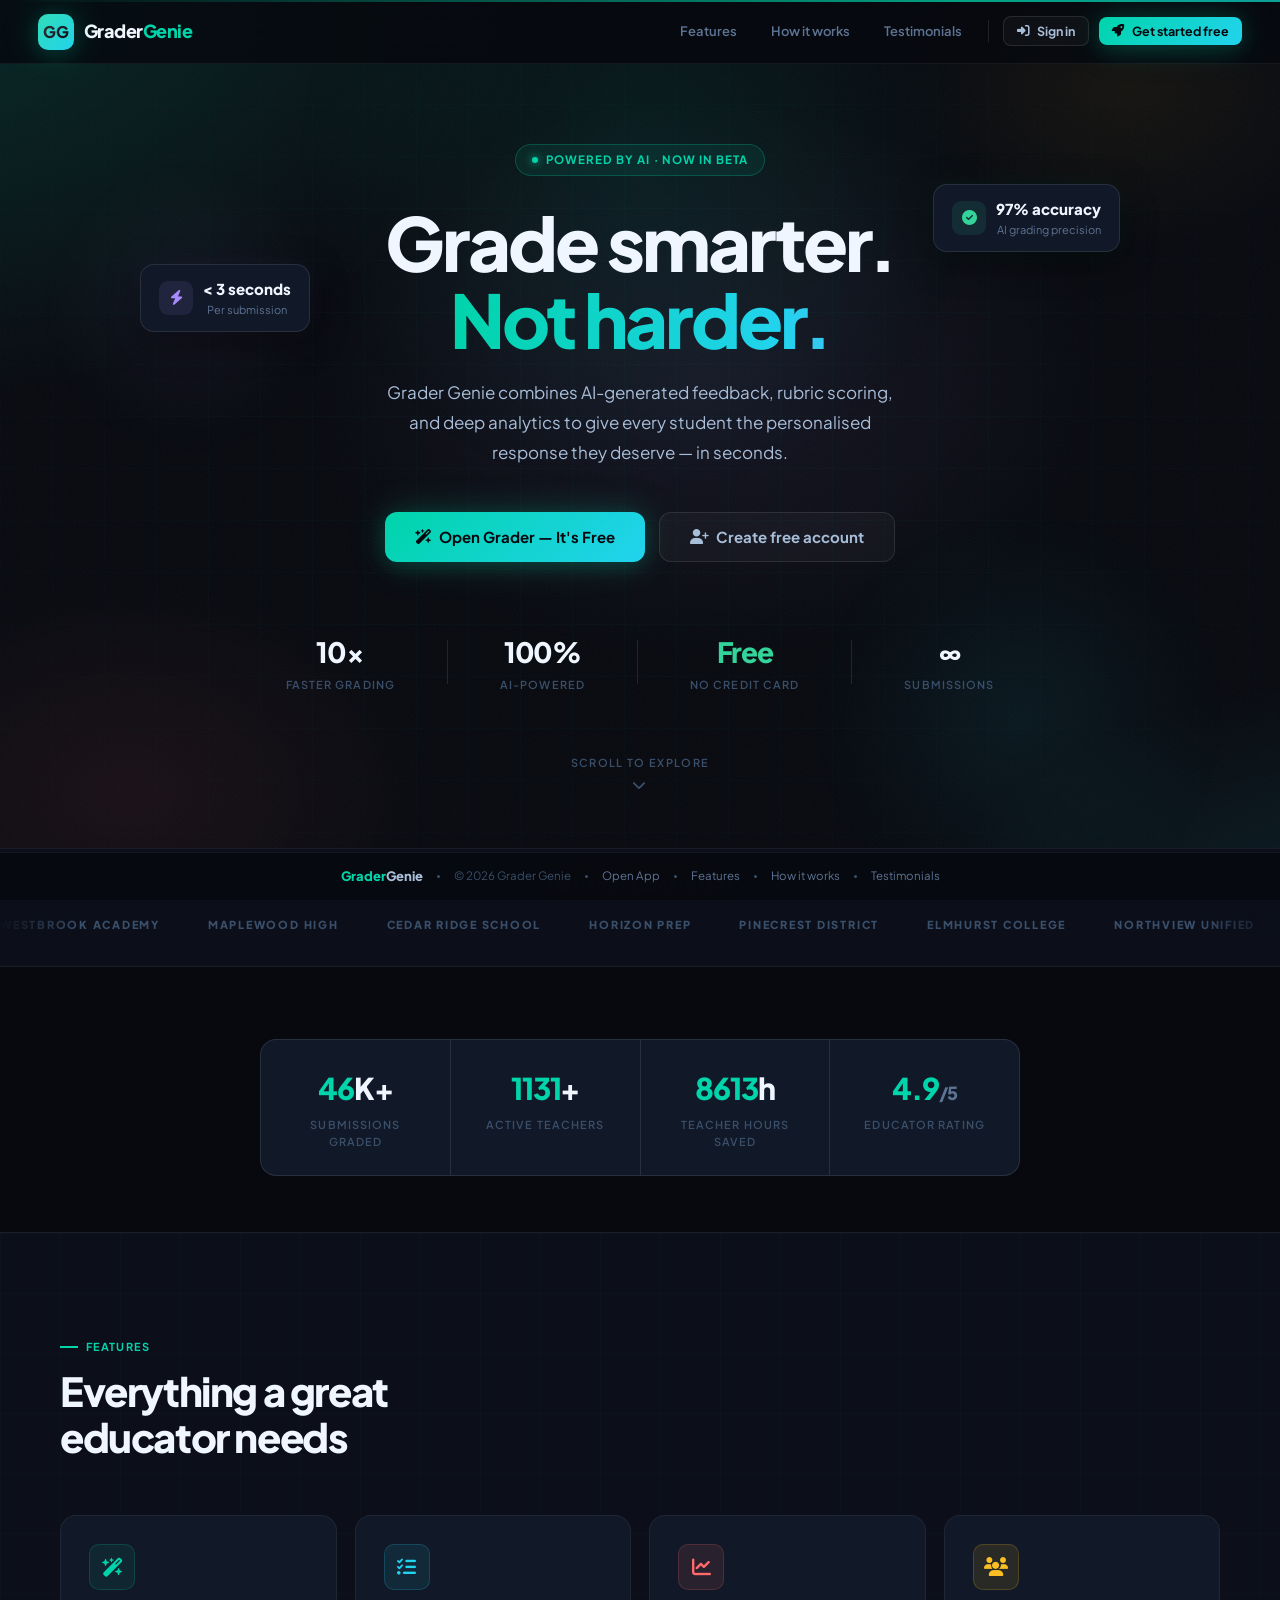
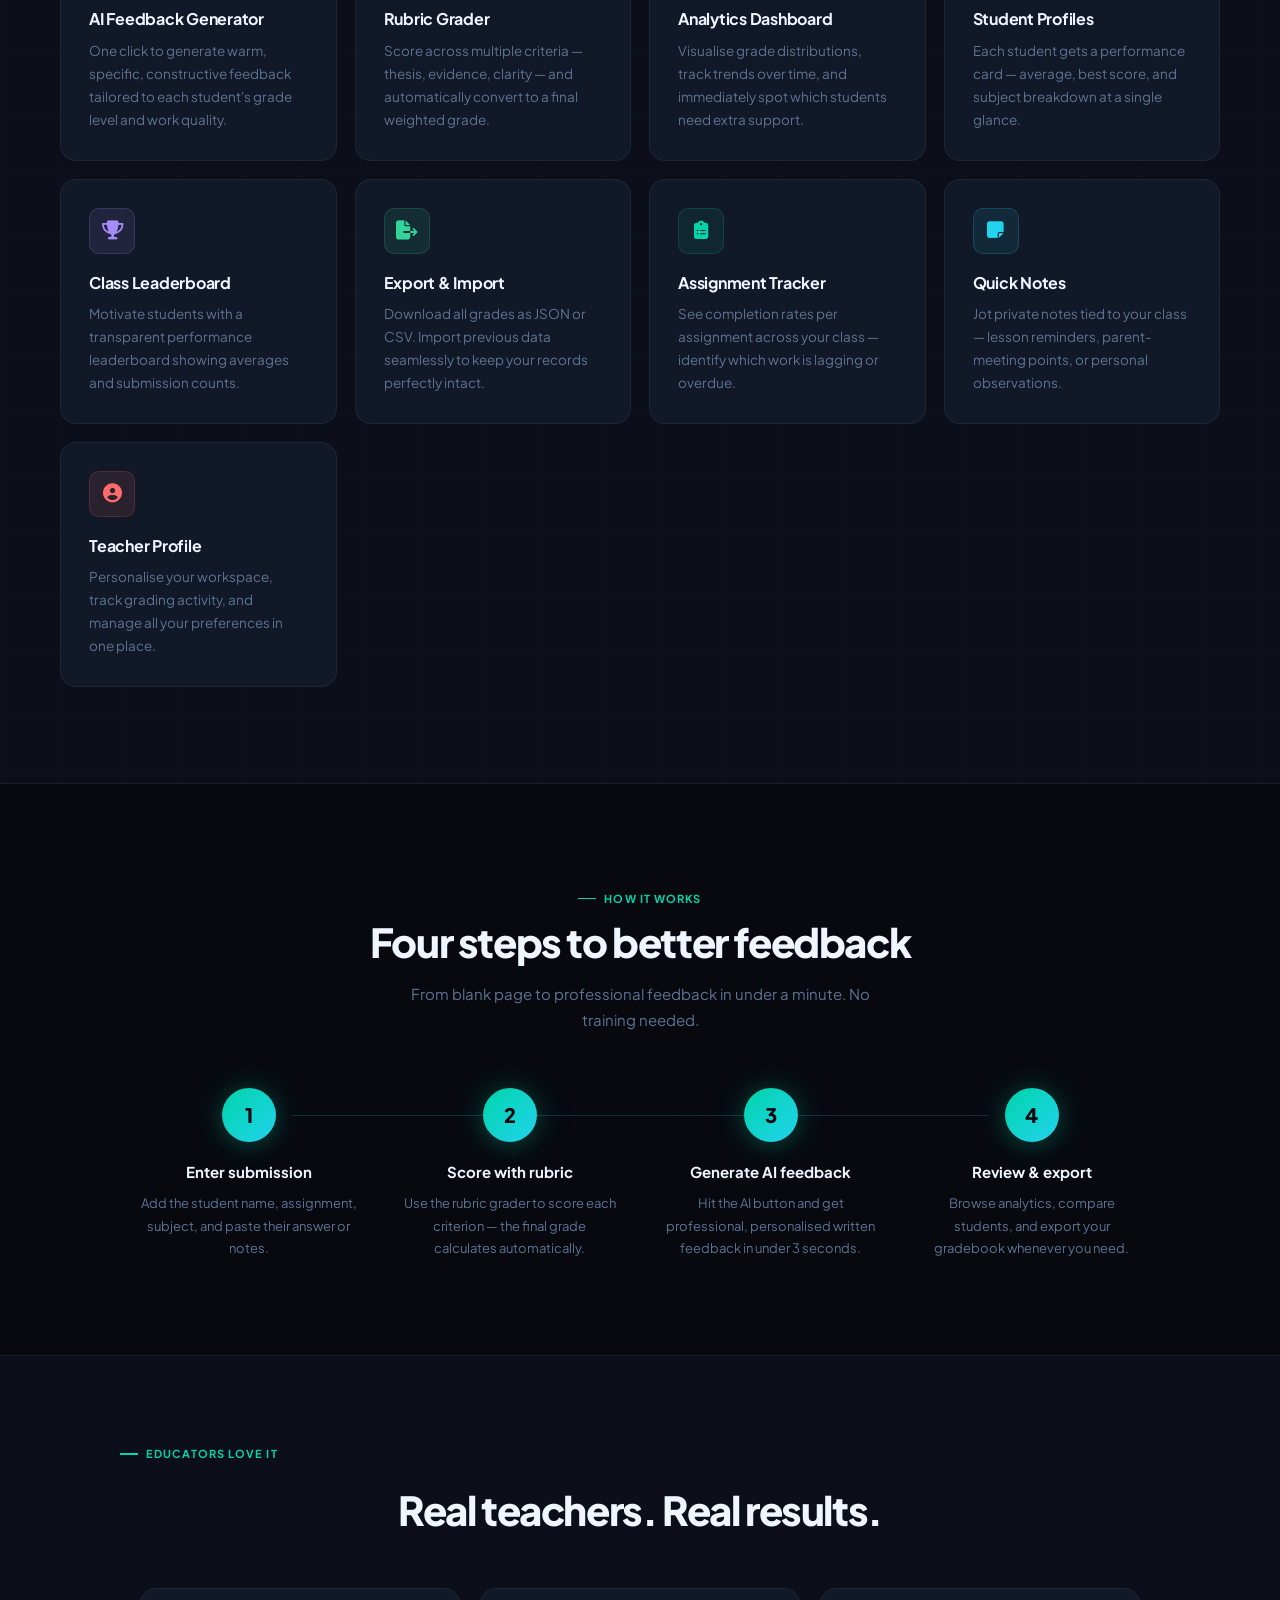
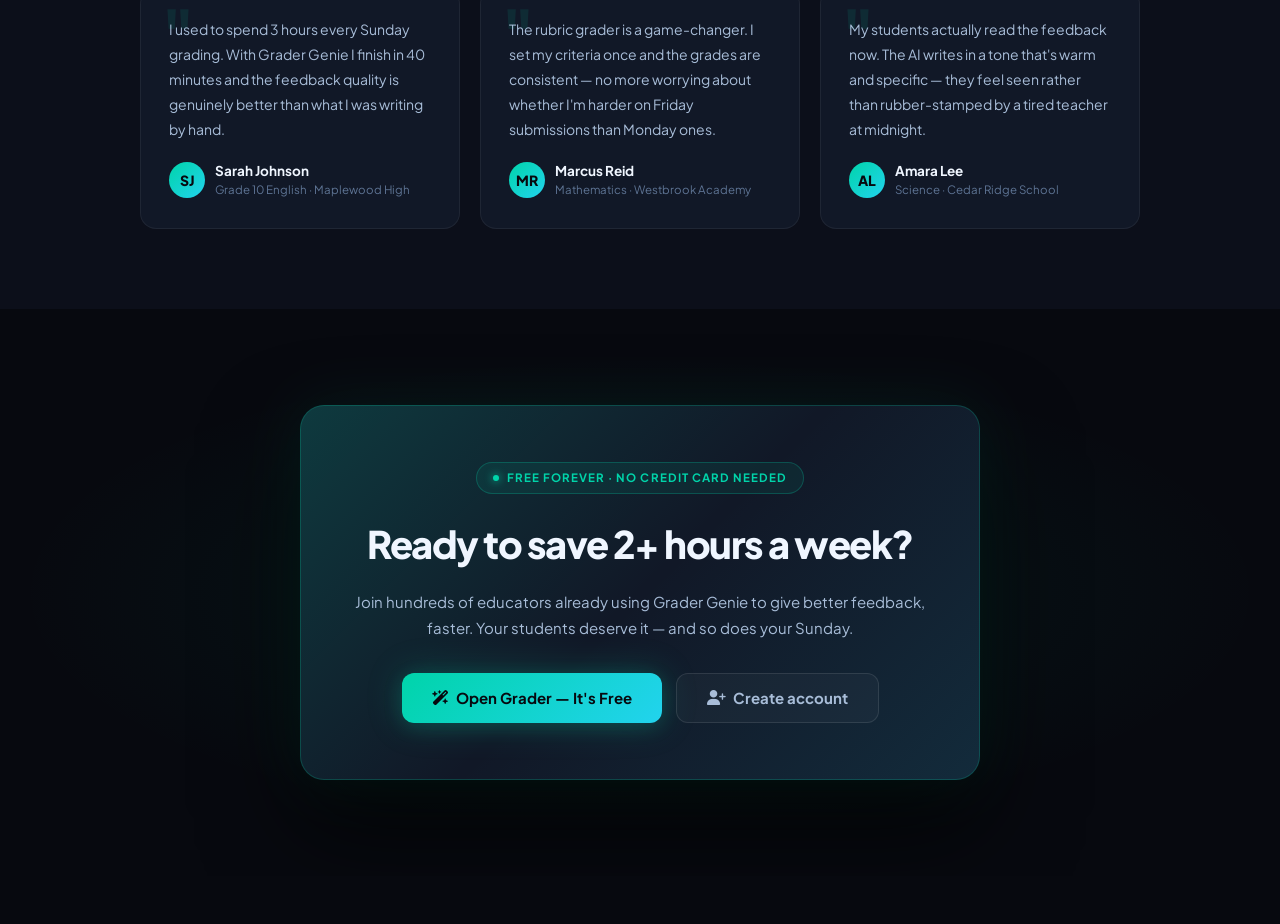
==== homework-grader.html @ 249e47cb "Add files via upload" ====
<!DOCTYPE html>
<html lang="en">
<head>
<meta charset="UTF-8"><meta name="viewport" content="width=device-width,initial-scale=1.0">
<title>Grader Genie — Dashboard</title>
<link rel="stylesheet" href="styles.css">
<link rel="stylesheet" href="https://cdnjs.cloudflare.com/ajax/libs/font-awesome/6.5.0/css/all.min.css">
</head>
<body>

<!-- SIDEBAR -->
<nav class="sidebar">
  <div class="sb-logo">
    <div class="lm">GG</div>
    <div class="lt">Grader<span>Genie</span></div>
  </div>
  <div class="nav-grp">Main</div>
  <button class="nav-item active" data-page="dashboard" onclick="navigate('dashboard',this)"><i class="fas fa-house"></i> Dashboard</button>
  <button class="nav-item" data-page="grade" onclick="navigate('grade',this)"><i class="fas fa-pen-to-square"></i> Grade Submission</button>
  <button class="nav-item" data-page="rubric" onclick="navigate('rubric',this);renderRubric()"><i class="fas fa-list-check"></i> Rubric Grader</button>

  <div class="nav-grp">Insights</div>
  <button class="nav-item" data-page="submissions" onclick="navigate('submissions',this)"><i class="fas fa-table-list"></i> Submissions</button>
  <button class="nav-item" data-page="analytics" onclick="navigate('analytics',this)"><i class="fas fa-chart-line"></i> Analytics</button>
  <button class="nav-item" data-page="students" onclick="navigate('students',this)"><i class="fas fa-users"></i> Students</button>
  <button class="nav-item" data-page="leaderboard" onclick="navigate('leaderboard',this)"><i class="fas fa-trophy"></i> Leaderboard</button>
  <button class="nav-item" data-page="assignments" onclick="navigate('assignments',this)"><i class="fas fa-clipboard-list"></i> Assignments</button>

  <div class="nav-grp">Tools</div>
  <button class="nav-item" data-page="notes" onclick="navigate('notes',this)"><i class="fas fa-note-sticky"></i> Quick Notes</button>
  <button class="nav-item" onclick="exportData()"><i class="fas fa-file-code"></i> Export JSON</button>
  <button class="nav-item" onclick="exportCSV()"><i class="fas fa-file-csv"></i> Export CSV</button>
  <button class="nav-item" onclick="document.getElementById('importInput').click()"><i class="fas fa-file-import"></i> Import Data</button>
  <input type="file" id="importInput" style="display:none" accept=".json" onchange="importData(event)">

  <div class="nav-div"></div>
  <div class="nav-grp">Account</div>
  <button class="nav-item" data-page="profile" onclick="navigate('profile',this)"><i class="fas fa-user-circle"></i> My Profile</button>

  <div class="sb-spacer"></div>
  <div class="sb-user" onclick="navigate('profile',document.querySelector('[data-page=profile]'))">
    <div class="sb-ava" id="sb-av">T</div>
    <div><div class="sb-name" id="sb-name">Educator</div><div class="sb-role" id="sb-role">Lead Educator</div></div>
    <button class="sb-logout" onclick="event.stopPropagation();logout()" title="Logout"><i class="fas fa-right-from-bracket"></i></button>
  </div>
</nav>

<!-- MAIN CONTENT -->
<main class="app-main">
  <!-- TOPBAR -->
  <div class="app-topbar">
    <h1 class="topbar-title" id="topbar-title">Dashboard</h1>
    <div class="topbar-search">
      <i class="fas fa-magnifying-glass"></i>
      <input type="text" id="topbar-search" placeholder="Search submissions…" oninput="onSearch()">
    </div>
    <div class="topbar-acts">
      <button class="topbar-ico" title="Notifications" onclick="toast('No new notifications','info')">
        <i class="fas fa-bell"></i><span class="notif-dot"></span>
      </button>
      <button class="topbar-ico" title="Refresh" onclick="if(curPage==='dashboard')renderDashboard();if(curPage==='submissions')renderTable();toast('Refreshed','success')">
        <i class="fas fa-rotate-right"></i>
      </button>
      <button class="btn bt bsm" onclick="navigate('grade',document.querySelector('[data-page=grade]'))"><i class="fas fa-plus"></i> New Grade</button>
    </div>
  </div>

  <!-- DASHBOARD PAGE -->
  <div class="page active" id="pg-dashboard">
    <div class="dash-banner">
      <div>
        <div class="db-title">Good morning! <span id="dbanner-name"></span> 👋</div>
        <div class="db-sub">Here's how your class is doing today.</div>
        <div class="db-meta"><i class="fas fa-calendar-day"></i> <span id="dbanner-date"></span></div>
      </div>
      <button class="btn bt bsm" style="margin-left:auto;position:relative;z-index:1" onclick="navigate('grade',document.querySelector('[data-page=grade]'))"><i class="fas fa-plus"></i> Add Grade</button>
    </div>

    <div class="stat-row">
      <div class="stat-card sc-t"><div class="si si-t"><i class="fas fa-file-lines"></i></div><div><div class="sv" id="dash-total">—</div><div class="sl">Total Submissions</div></div></div>
      <div class="stat-card sc-c"><div class="si si-c"><i class="fas fa-chart-simple"></i></div><div><div class="sv" id="dash-avg">—</div><div class="sl">Class Average</div></div></div>
      <div class="stat-card sc-v"><div class="si si-v"><i class="fas fa-users"></i></div><div><div class="sv" id="dash-students">—</div><div class="sl">Students</div></div></div>
      <div class="stat-card sc-e"><div class="si si-e"><i class="fas fa-circle-check"></i></div><div><div class="sv" id="dash-pass">—</div><div class="sl">Passing</div></div></div>
      <div class="stat-card sc-g"><div class="si si-g"><i class="fas fa-percent"></i></div><div><div class="sv" id="dash-pct">—</div><div class="sl">Pass Rate</div></div></div>
    </div>

    <div class="two-col">
      <div class="card">
        <div class="chd"><span class="ctitle"><i class="fas fa-clock" style="color:var(--teal)"></i> Recent Activity</span>
          <button class="btn bg2 bsm" onclick="navigate('submissions',document.querySelector('[data-page=submissions]'))">See all</button>
        </div>
        <div id="recent-list"></div>
      </div>
      <div class="card">
        <div class="chd"><span class="ctitle"><i class="fas fa-chart-bar" style="color:var(--cyan)"></i> Grade Distribution</span></div>
        <div class="cbody" id="dash-dist"></div>
      </div>
    </div>
  </div>

  <!-- GRADE PAGE -->
  <div class="page" id="pg-grade">
    <div class="two-col">
      <div class="card">
        <div class="chd">
          <span class="ctitle"><i class="fas fa-pen-to-square" style="color:var(--teal)"></i> New Submission</span>
          <button class="ai-btn" id="ai-btn" onclick="generateAI()">
            <span class="ai-ico"><i class="fas fa-wand-magic-sparkles"></i></span>
            <span class="ai-spinner"></span> Generate Feedback
          </button>
        </div>
        <div class="cbody">
          <form id="grade-form" style="display:flex;flex-direction:column;gap:16px" onsubmit="return false">
            <datalist id="dl-names"></datalist>
            <datalist id="dl-titles"></datalist>
            <datalist id="dl-subjects"></datalist>
            <div class="fgrid">
              <div class="fg"><label class="fl">Student Name *</label><input class="fc" id="f-name" list="dl-names" placeholder="Alice Chen" autocomplete="off"></div>
              <div class="fg"><label class="fl">Subject</label><input class="fc" id="f-subject" list="dl-subjects" placeholder="History, Science…" autocomplete="off"></div>
              <div class="fg full"><label class="fl">Assignment Title *</label><input class="fc" id="f-title" list="dl-titles" placeholder="World War II Essay" autocomplete="off"></div>
              <div class="fg full"><label class="fl">Student's Answer <span style="color:var(--t4);font-weight:400">(optional — improves generated feedback)</span></label>
                <textarea class="fc" id="f-answer" placeholder="Paste the student's answer here…"></textarea>
              </div>
              <div class="fg">
                <label class="fl">Grade (0–100) *</label>
                <input class="fc" id="f-grade" type="number" min="0" max="100" placeholder="85" oninput="onGradeInput()">
              </div>
              <div class="fg" style="justify-content:center">
                <label class="fl">Letter Grade</label>
                <div class="letter-preview" id="grade-preview"></div>
                <div class="pbar" style="margin-top:8px"><div class="pfill" id="grade-pbar" style="width:0%"></div></div>
              </div>
              <div class="fg full"><label class="fl">Feedback *</label>
                <textarea class="fc" id="f-feedback" placeholder="Write feedback, or click Generate Feedback above…" style="min-height:130px"></textarea>
              </div>
            </div>
          </form>
        </div>
        <div class="mft" style="background:transparent;border-top:1px solid var(--b1)">
          <button class="btn bg2" onclick="clearForm()"><i class="fas fa-xmark"></i> Clear</button>
          <button class="btn bt" onclick="submitGrade()"><i class="fas fa-circle-check"></i> Submit Grade</button>
        </div>
      </div>

      <div style="display:flex;flex-direction:column;gap:18px">
        <div class="card">
          <div class="chd"><span class="ctitle"><i class="fas fa-circle-info" style="color:var(--cyan)"></i> Grading Tips</span></div>
          <div class="cbody" style="font-size:13.5px;color:var(--t2);line-height:1.8;display:flex;flex-direction:column;gap:10px">
            <div><i class="fas fa-lightbulb" style="color:var(--gold);margin-right:6px"></i>Paste the student's answer before generating feedback for more personalised results.</div>
            <div><i class="fas fa-list-check" style="color:var(--teal);margin-right:6px"></i>Use the <strong style="color:var(--teal)">Rubric Grader</strong> to score complex assignments consistently.</div>
            <div><i class="fas fa-chart-line" style="color:var(--violet);margin-right:6px"></i>Check <strong style="color:var(--violet)">Analytics</strong> regularly to catch underperforming students.</div>
            <div><i class="fas fa-trophy" style="color:var(--coral);margin-right:6px"></i>The <strong style="color:var(--coral)">Leaderboard</strong> can motivate students — share it with your class!</div>
          </div>
        </div>
        <div class="card">
          <div class="chd"><span class="ctitle"><i class="fas fa-fire-flame-curved" style="color:var(--coral)"></i> Recent Submissions</span></div>
          <div id="grade-recent"></div>
        </div>
      </div>
    </div>
  </div>

  <!-- RUBRIC PAGE -->
  <div class="page" id="pg-rubric">
    <div class="two-col">
      <div class="card">
        <div class="chd">
          <span class="ctitle"><i class="fas fa-list-check" style="color:var(--teal)"></i> Rubric Scoring</span>
          <div style="display:flex;gap:8px">
            <button class="btn bg2 bsm" onclick="resetRubric()"><i class="fas fa-rotate-left"></i> Reset</button>
            <button class="btn bt bsm" onclick="applyRubricToGrade()"><i class="fas fa-arrow-right"></i> Apply to Grade</button>
          </div>
        </div>
        <div class="cbody">
          <div class="rubric-sum">
            <div><div class="rub-big" id="rub-total">0</div><div class="rub-lbl">Total Score</div></div>
            <div style="color:var(--t4);font-size:22px;font-weight:300">/ <span id="rub-max">100</span></div>
            <div style="flex:1">
              <div style="font-size:12px;color:var(--t3);margin-bottom:6px" id="rub-pct">0%</div>
              <div class="pbar"><div class="pfill" id="rub-pbar" style="width:0%"></div></div>
            </div>
          </div>
          <div class="rubric-grid" id="rub-grid"></div>
        </div>
      </div>
      <div class="card">
        <div class="chd"><span class="ctitle"><i class="fas fa-circle-info" style="color:var(--cyan)"></i> About Rubrics</span></div>
        <div class="cbody" style="font-size:13.5px;color:var(--t2);line-height:1.8;display:flex;flex-direction:column;gap:12px">
          <p>Rubrics ensure <strong style="color:var(--teal)">consistency</strong> across your class — every student is assessed on the same criteria.</p>
          <p>The default rubric covers four criteria: <strong>Thesis & Argument</strong> (30 pts), <strong>Evidence & Sources</strong> (25 pts), <strong>Analysis & Depth</strong> (25 pts), and <strong>Writing & Clarity</strong> (20 pts).</p>
          <p>Click score buttons on each criterion, then hit <strong style="color:var(--teal)">Apply to Grade</strong> to transfer the percentage to the Grade Submission form.</p>
          <p style="color:var(--t3)">Tip: Complete the rubric before writing feedback so you have a grade context to work with.</p>
        </div>
      </div>
    </div>
  </div>

  <!-- SUBMISSIONS PAGE -->
  <div class="page" id="pg-submissions">
    <div class="card">
      <div class="chd">
        <span class="ctitle"><i class="fas fa-table-list" style="color:var(--teal)"></i> All Submissions</span>
        <span class="badge bt2" id="sub-count">0 submissions</span>
      </div>
      <div style="display:flex;gap:10px;padding:14px 22px;border-bottom:1px solid var(--b1);flex-wrap:wrap">
        <div class="topbar-search" style="flex:1;min-width:160px">
          <i class="fas fa-magnifying-glass"></i>
          <input type="text" id="sub-search" placeholder="Search…" style="flex:1;width:auto">
        </div>
        <select class="fc" id="filter-assignment" style="width:auto;padding:7px 30px 7px 11px" onchange="filterAssignment=this.value;pageCurrent=1;renderTable()"><option value="">All Assignments</option></select>
        <select class="fc" id="filter-subject" style="width:auto;padding:7px 30px 7px 11px" onchange="filterSubject=this.value;pageCurrent=1;renderTable()"><option value="">All Subjects</option></select>
        <select class="fc" id="filter-grade" style="width:110px;padding:7px 30px 7px 11px" onchange="filterGrade=this.value;pageCurrent=1;renderTable()">
          <option value="">All Grades</option><option>A</option><option>B</option><option>C</option><option>D</option><option>F</option>
        </select>
      </div>
      <div class="tw">
        <table>
          <thead><tr>
            <th data-sort="studentName" onclick="sortBy('studentName')">Student <span class="si-arr">↕</span></th>
            <th data-sort="homeworkTitle" onclick="sortBy('homeworkTitle')">Assignment <span class="si-arr">↕</span></th>
            <th>Subject</th>
            <th data-sort="grade" onclick="sortBy('grade')">Score <span class="si-arr">↕</span></th>
            <th>Letter</th>
            <th data-sort="date" onclick="sortBy('date')">Date <span class="si-arr">↕</span></th>
            <th>Actions</th>
          </tr></thead>
          <tbody id="sub-tbody"></tbody>
        </table>
      </div>
      <div class="pag-bar" id="pag-bar">
        <span id="pag-left"></span>
        <div class="pg-btns" id="pag-btns"></div>
      </div>
    </div>
  </div>

  <!-- ANALYTICS PAGE -->
  <div class="page" id="pg-analytics">
    <div class="stat-row">
      <div class="stat-card sc-t"><div class="si si-t"><i class="fas fa-arrow-up"></i></div><div><div class="sv" id="an-high">—</div><div class="sl">Highest</div></div></div>
      <div class="stat-card sc-r"><div class="si si-r"><i class="fas fa-arrow-down"></i></div><div><div class="sv" id="an-low">—</div><div class="sl">Lowest</div></div></div>
      <div class="stat-card sc-g"><div class="si si-g"><i class="fas fa-equals"></i></div><div><div class="sv" id="an-med">—</div><div class="sl">Median</div></div></div>
      <div class="stat-card sc-c"><div class="si si-c"><i class="fas fa-wave-square"></i></div><div><div class="sv" id="an-avg">—</div><div class="sl">Mean</div></div></div>
      <div class="stat-card sc-v"><div class="si si-v"><i class="fas fa-shuffle"></i></div><div><div class="sv" id="an-std">—</div><div class="sl">Std Dev</div></div></div>
      <div class="stat-card sc-e"><div class="si si-e"><i class="fas fa-circle-check"></i></div><div><div class="sv" id="an-pass">—</div><div class="sl">Pass Rate</div></div></div>
    </div>
    <div class="two-col">
      <div class="card">
        <div class="chd"><span class="ctitle"><i class="fas fa-chart-bar" style="color:var(--cyan)"></i> Grade Distribution</span></div>
        <div class="cbody" id="an-dist"></div>
      </div>
      <div class="card">
        <div class="chd"><span class="ctitle"><i class="fas fa-chart-line" style="color:var(--violet)"></i> Grade Trend (last 10)</span></div>
        <div class="cbody"><div id="grade-trend" style="min-height:130px"></div></div>
      </div>
    </div>
    <div class="two-col">
      <div class="card">
        <div class="chd"><span class="ctitle"><i class="fas fa-medal" style="color:var(--gold)"></i> Top Performers</span></div>
        <div id="top-performers"></div>
      </div>
      <div class="card">
        <div class="chd"><span class="ctitle"><i class="fas fa-book" style="color:var(--coral)"></i> Subject Breakdown</span></div>
        <div id="subj-list"></div>
      </div>
    </div>
  </div>

  <!-- STUDENTS PAGE -->
  <div class="page" id="pg-students">
    <div class="student-grid" id="student-grid"></div>
  </div>

  <!-- LEADERBOARD PAGE -->
  <div class="page" id="pg-leaderboard">
    <div class="card" style="max-width:700px;margin:0 auto">
      <div class="chd">
        <span class="ctitle"><i class="fas fa-trophy" style="color:var(--gold)"></i> Class Leaderboard</span>
        <span class="badge bvt">By average grade</span>
      </div>
      <div id="lb-list"></div>
    </div>
  </div>

  <!-- ASSIGNMENTS PAGE -->
  <div class="page" id="pg-assignments">
    <div class="card" style="margin-bottom:20px">
      <div class="chd"><span class="ctitle"><i class="fas fa-clipboard-list" style="color:var(--teal)"></i> Assignment Completion Tracker</span></div>
    </div>
    <div class="assign-grid" id="ass-grid"></div>
  </div>

  <!-- NOTES PAGE -->
  <div class="page" id="pg-notes">
    <div style="max-width:600px">
      <div class="card">
        <div class="chd">
          <span class="ctitle"><i class="fas fa-note-sticky" style="color:var(--gold)"></i> Quick Notes</span>
          <button class="btn bg2 bsm" onclick="saveNote()"><i class="fas fa-floppy-disk"></i> Save</button>
        </div>
        <div class="cbody">
          <div class="note-card">
            <textarea id="notes-area" placeholder="Jot down lesson reminders, parent-meeting notes, exam dates, or anything else…"></textarea>
          </div>
          <div style="font-size:12px;color:var(--t4);margin-top:10px"><i class="fas fa-lock" style="margin-right:4px"></i> Notes are saved locally on this device only.</div>
        </div>
      </div>
      <div class="card" style="margin-top:18px">
        <div class="chd"><span class="ctitle">Saved Notes</span></div>
        <div id="saved-notes-list" class="cbody"></div>
      </div>
    </div>
  </div>

  <!-- PROFILE PAGE -->
  <div class="page" id="pg-profile">
    <div class="profile-banner">
      <div class="pf-ava-wrap">
        <div class="pf-ava" id="pf-av">T
          <div class="pf-badge"><i class="fas fa-check"></i></div>
        </div>
      </div>
      <div class="pf-info">
        <div class="pf-name" id="pf-name">Educator</div>
        <div class="pf-role-lbl" id="pf-role"><i class="fas fa-graduation-cap"></i> Lead Educator</div>
        <div class="pf-email-lbl" id="pf-email"><i class="fas fa-envelope"></i> —</div>
        <div class="pf-stats">
          <div><div class="pf-stat-num" id="pf-total">—</div><div class="pf-stat-lbl">Submissions</div></div>
          <div><div class="pf-stat-num" id="pf-avg">—</div><div class="pf-stat-lbl">Class Avg</div></div>
          <div><div class="pf-stat-num" id="pf-students">—</div><div class="pf-stat-lbl">Students</div></div>
        </div>
      </div>
      <button class="btn bt bsm" style="align-self:flex-start;position:relative;z-index:1" onclick="openEditProfile()"><i class="fas fa-pen"></i> Edit Profile</button>
    </div>

    <div class="p-tabs">
      <button class="p-tab active" data-tab="info" onclick="switchProfileTab('info')">Account Info</button>
      <button class="p-tab" data-tab="activity" onclick="switchProfileTab('activity')">Activity</button>
      <button class="p-tab" data-tab="prefs" onclick="switchProfileTab('prefs')">Preferences</button>
    </div>

    <div style="display:grid;grid-template-columns:1fr 1fr;gap:20px">
      <div class="p-tab-content active" data-tab="info">
        <div class="card">
          <div class="chd"><span class="ctitle">Profile Information</span></div>
          <div class="cbody">
            <div class="pf-field-row"><span class="pf-field-lbl">Full Name</span><span class="pf-field-val" id="pfi-name">—</span></div>
            <div class="pf-field-row"><span class="pf-field-lbl">Email</span><span class="pf-field-val" id="pfi-email">—</span></div>
            <div class="pf-field-row"><span class="pf-field-lbl">School</span><span class="pf-field-val" id="pfi-school">—</span></div>
            <div class="pf-field-row"><span class="pf-field-lbl">Role</span><span class="pf-field-val">Lead Educator</span></div>
            <div class="pf-field-row"><span class="pf-field-lbl">Bio</span><span class="pf-field-val" id="pfi-bio">—</span></div>
          </div>
        </div>
      </div>
      <div class="p-tab-content" data-tab="activity">
        <div class="card">
          <div class="chd"><span class="ctitle">Recent Activity</span></div>
          <div class="cbody" id="act-list"></div>
        </div>
      </div>
      <div class="p-tab-content" data-tab="prefs" style="grid-column:1/-1">
        <div class="card">
          <div class="chd"><span class="ctitle">Preferences</span></div>
          <div class="cbody">
            <div class="pref-row"><div><div class="pref-lbl">Email notifications</div><div class="pref-sub">Receive weekly grade summary emails</div></div><label class="toggle"><input type="checkbox" checked><span class="tgl-sl"></span></label></div>
            <div class="pref-row"><div><div class="pref-lbl">Auto-generate feedback</div><div class="pref-sub">Auto-generate feedback when a grade is submitted</div></div><label class="toggle"><input type="checkbox"><span class="tgl-sl"></span></label></div>
            <div class="pref-row"><div><div class="pref-lbl">Show leaderboard to students</div><div class="pref-sub">Allow students to view class rankings</div></div><label class="toggle"><input type="checkbox" checked><span class="tgl-sl"></span></label></div>
            <div class="pref-row" style="border-top:1px solid var(--b2);margin-top:16px;padding-top:16px">
              <div><div class="pref-lbl" style="color:var(--red)">Delete all data</div><div class="pref-sub">Permanently remove all submissions and settings</div></div>
              <button class="btn brd bsm" onclick="if(confirm('Delete ALL data? This cannot be undone.')){feedbackData=[];renderDashboard();toast('All data cleared','info')}">Delete</button>
            </div>
          </div>
        </div>
      </div>
    </div>
  </div>

  <!-- APP FOOTER -->
  <footer class="app-footer">
    <div class="afb"><span>Grader</span>Genie</div>
    <div class="afs"></div>
    <span class="afc">v3.0</span>
    <div class="afs"></div>
    <span class="afc">© 2026 Grader Genie · Demo Mode</span>
  </footer>
</main>

<!-- EDIT SUBMISSION MODAL -->
<div class="overlay" id="editModal">
  <div class="modal">
    <div class="mhd"><div><div class="mtitle">Edit Submission</div></div><button class="mcls" onclick="closeModal('editModal')"><i class="fas fa-xmark"></i></button></div>
    <div class="mbd" style="display:flex;flex-direction:column;gap:14px">
      <div class="fgrid">
        <div class="fg"><label class="fl">Student</label><input class="fc" id="em-name"></div>
        <div class="fg"><label class="fl">Subject</label><input class="fc" id="em-subject"></div>
        <div class="fg full"><label class="fl">Assignment Title</label><input class="fc" id="em-title"></div>
        <div class="fg"><label class="fl">Grade (0–100)</label><input class="fc" id="em-grade" type="number" min="0" max="100"></div>
        <div class="fg full"><label class="fl">Feedback</label><textarea class="fc" id="em-feedback" style="min-height:100px"></textarea></div>
      </div>
    </div>
    <div class="mft"><button class="btn bg2" onclick="closeModal('editModal')">Cancel</button><button class="btn bt" id="em-save">Save Changes</button></div>
  </div>
</div>

<!-- VIEW SUBMISSION MODAL -->
<div class="overlay" id="viewModal">
  <div class="modal" style="max-width:560px">
    <div class="mhd">
      <div><div class="mtitle" id="vm-student">Student</div><div class="msub" id="vm-title">Assignment</div></div>
      <button class="mcls" onclick="closeModal('viewModal')"><i class="fas fa-xmark"></i></button>
    </div>
    <div class="mbd" style="display:flex;flex-direction:column;gap:16px">
      <div style="display:flex;align-items:center;gap:12px">
        <div id="vm-grade"></div><div id="vm-subject"></div>
        <span style="margin-left:auto;font-size:12px;color:var(--t4)" id="vm-date"></span>
      </div>
      <div>
        <div class="fl" style="margin-bottom:6px">Feedback</div>
        <div style="background:var(--s2);border:1px solid var(--b1);border-radius:var(--r8);padding:13px;font-size:14px;line-height:1.75;color:var(--t1)" id="vm-feedback"></div>
      </div>
      <div>
        <div class="fl" style="margin-bottom:6px">Student Answer</div>
        <div style="background:var(--s2);border:1px solid var(--b1);border-radius:var(--r8);padding:13px;font-size:13.5px;line-height:1.7;color:var(--t3);max-height:160px;overflow-y:auto" id="vm-answer"></div>
      </div>
    </div>
    <div class="mft"><button class="btn bt" onclick="closeModal('viewModal')">Done</button></div>
  </div>
</div>

<!-- STUDENT DETAIL MODAL -->
<div class="overlay" id="studentModal">
  <div class="modal" style="max-width:540px">
    <div class="mhd">
      <div><div class="mtitle" id="sdm-name">Student</div><div class="msub" id="sdm-sub"></div></div>
      <button class="mcls" onclick="closeModal('studentModal')"><i class="fas fa-xmark"></i></button>
    </div>
    <div class="mbd" style="display:flex;flex-direction:column;gap:16px">
      <div class="stat-row" style="grid-template-columns:repeat(3,1fr)">
        <div class="stat-card sc-t"><div class="si si-t"><i class="fas fa-chart-simple"></i></div><div><div class="sv" id="sdm-avg">—</div><div class="sl">Average</div></div></div>
        <div class="stat-card sc-c"><div class="si si-c"><i class="fas fa-star"></i></div><div><div class="sv" id="sdm-best">—</div><div class="sl">Best</div></div></div>
        <div class="stat-card sc-r"><div class="si si-r"><i class="fas fa-arrow-down"></i></div><div><div class="sv" id="sdm-low">—</div><div class="sl">Lowest</div></div></div>
      </div>
      <div id="sdm-list" style="max-height:260px;overflow-y:auto"></div>
    </div>
    <div class="mft"><button class="btn bt" onclick="closeModal('studentModal')">Close</button></div>
  </div>
</div>

<!-- EDIT PROFILE MODAL -->
<div class="overlay" id="editProfileModal">
  <div class="modal" style="max-width:440px">
    <div class="mhd"><div><div class="mtitle">Edit Profile</div></div><button class="mcls" onclick="closeModal('editProfileModal')"><i class="fas fa-xmark"></i></button></div>
    <div class="mbd" style="display:flex;flex-direction:column;gap:14px">
      <div class="fg"><label class="fl">Full Name</label><input class="fc" id="epm-name" placeholder="Ms. Johnson"></div>
      <div class="fg"><label class="fl">Email</label><input class="fc" id="epm-email" type="email" placeholder="teacher@school.edu"></div>
      <div class="fg"><label class="fl">School / Institution</label><input class="fc" id="epm-school" placeholder="Westbrook Academy"></div>
      <div class="fg"><label class="fl">Bio</label><textarea class="fc" id="epm-bio" placeholder="A few words about yourself…"></textarea></div>
    </div>
    <div class="mft"><button class="btn bg2" onclick="closeModal('editProfileModal')">Cancel</button><button class="btn bt" onclick="saveProfile()">Save Profile</button></div>
  </div>
</div>

<div class="twrap"></div>
<script src="app.js"></script>
<script>
// Date & name in banner
const now = new Date();
const db = document.getElementById('dbanner-date');
if (db) db.textContent = now.toLocaleDateString('en-US',{weekday:'long',year:'numeric',month:'long',day:'numeric'});
const dn = document.getElementById('dbanner-name');
if (dn) dn.textContent = (localStorage.getItem('gg_name')||'').split(' ')[0];

// Recent list on grade page
(function(){
  const el = document.getElementById('grade-recent'); if (!el) return;
  const recent = [...feedbackData].sort((a,b)=>new Date(b.date)-new Date(a.date)).slice(0,4);
  el.innerHTML = recent.map(r=>`
    <div class="r-row">
      <div><div class="rr-name">${r.studentName}</div><div class="rr-sub">${r.homeworkTitle}</div></div>
      <span class="badge ${gradeClass(r.letterGrade)}">${r.letterGrade}</span>
    </div>`).join('');
})();

// Notes
function saveNote(){
  const t=document.getElementById('notes-area').value.trim();
  if(!t){toast('Nothing to save','error');return}
  const notes=JSON.parse(localStorage.getItem('gg_notes')||'[]');
  notes.unshift({text:t,date:new Date().toISOString()});
  localStorage.setItem('gg_notes',JSON.stringify(notes.slice(0,20)));
  document.getElementById('notes-area').value='';
  loadNotes();toast('Note saved!','success');
}
function loadNotes(){
  const el=document.getElementById('saved-notes-list');if(!el)return;
  const notes=JSON.parse(localStorage.getItem('gg_notes')||'[]');
  if(!notes.length){el.innerHTML='<p style="color:var(--t4);font-size:13px">No saved notes yet.</p>';return}
  el.innerHTML=notes.map((n,i)=>`
    <div style="border-bottom:1px solid var(--b1);padding:12px 0;display:flex;align-items:flex-start;justify-content:space-between;gap:12px">
      <div style="font-size:13.5px;color:var(--t2);line-height:1.65;white-space:pre-wrap">${n.text}</div>
      <div style="display:flex;flex-direction:column;align-items:flex-end;gap:6px;flex-shrink:0">
        <span style="font-size:11px;color:var(--t4)">${new Date(n.date).toLocaleDateString()}</span>
        <button class="act-btn d" onclick="deleteNote(${i})"><i class="fas fa-trash"></i></button>
      </div>
    </div>`).join('');
}
function deleteNote(i){
  const notes=JSON.parse(localStorage.getItem('gg_notes')||'[]');
  notes.splice(i,1);localStorage.setItem('gg_notes',JSON.stringify(notes));
  loadNotes();toast('Note deleted','info');
}
loadNotes();

// Auth guard
if(!localStorage.getItem('gg_loggedIn')){window.location.href='index.html'}
</script>
</body>
</html>
---- styles.css ----
@import url('https://fonts.googleapis.com/css2?family=Plus+Jakarta+Sans:ital,wght@0,300;0,400;0,500;0,600;0,700;0,800;1,700&display=swap');

/* ═══════════════════════════════════════════════════
   TOKENS
═══════════════════════════════════════════════════ */
:root {
  --teal:      #00d4aa;
  --teal2:     #00b88f;
  --cyan:      #22d3ee;
  --coral:     #ff6b6b;
  --gold:      #fbbf24;
  --violet:    #a78bfa;
  --green:     #34d399;
  --red:       #f87171;
  --orange:    #fb923c;

  /* Transparent tints */
  --tc:  rgba(0,212,170,.16);
  --tp:  rgba(0,212,170,.08);
  --rp:  rgba(248,113,113,.10);
  --gp:  rgba(52,211,153,.10);
  --vp:  rgba(167,139,250,.10);
  --gop: rgba(251,191,36,.10);

  /* Surfaces */
  --bg:  #07090f;
  --s0:  #0c0f1a;
  --s1:  #111827;
  --s2:  #172033;
  --s3:  #1d2a44;
  --s4:  #243356;

  /* Glass layers */
  --g1:  rgba(255,255,255,.03);
  --g2:  rgba(255,255,255,.06);
  --g3:  rgba(255,255,255,.10);

  /* Text */
  --t1:  #f0f6ff;
  --t2:  #a8bdd8;
  --t3:  #5e7494;
  --t4:  #3a4f6a;

  /* Borders */
  --b1:  rgba(255,255,255,.06);
  --b2:  rgba(255,255,255,.10);
  --b3:  rgba(0,212,170,.24);

  /* Layout */
  --sw:  264px;
  --th:  64px;
  --fh:  48px;

  /* Radii */
  --r4:  4px;  --r8:  8px;  --r12: 12px;
  --r16: 16px; --r22: 22px; --r99: 999px;

  /* Shadows */
  --sh1: 0 2px 12px rgba(0,0,0,.45);
  --sh2: 0 8px 32px rgba(0,0,0,.55);
  --sh3: 0 20px 64px rgba(0,0,0,.65);
  --sh4: 0 44px 96px rgba(0,0,0,.75);
  --st:  0 0 36px rgba(0,212,170,.22), 0 4px 20px rgba(0,212,170,.14);
  --sc:  0 0 28px rgba(255,107,107,.22), 0 4px 16px rgba(255,107,107,.12);
  --sv:  0 0 28px rgba(167,139,250,.28);

  --ease:   cubic-bezier(.4,0,.2,1);
  --spring: cubic-bezier(.34,1.56,.64,1);
}

/* ═══════════════════════════════════════════════════
   RESET
═══════════════════════════════════════════════════ */
*,*::before,*::after { box-sizing: border-box; margin: 0; padding: 0; }
html { scroll-behavior: smooth; }
body {
  font-family: 'Plus Jakarta Sans', sans-serif;
  background: var(--bg);
  color: var(--t1);
  line-height: 1.6;
  -webkit-font-smoothing: antialiased;
  overflow-x: hidden;
}
a { text-decoration: none; color: inherit; }
button { font-family: inherit; cursor: pointer; }
input, select, textarea { font-family: inherit; }

::-webkit-scrollbar { width: 4px; height: 4px; }
::-webkit-scrollbar-track { background: var(--s0); }
::-webkit-scrollbar-thumb { background: var(--s3); border-radius: 99px; }
::-webkit-scrollbar-thumb:hover { background: var(--teal); }

/* ═══════════════════════════════════════════════════
   SHARED COMPONENTS
═══════════════════════════════════════════════════ */

/* LOGO */
.logo { display: flex; align-items: center; gap: 10px; flex-shrink: 0; }
.lm {
  width: 36px; height: 36px; border-radius: 10px; flex-shrink: 0;
  background: linear-gradient(135deg, var(--teal), var(--cyan));
  display: flex; align-items: center; justify-content: center;
  color: #07090f; font-size: 16px; font-weight: 900;
  box-shadow: var(--st); position: relative; overflow: hidden;
}
.lm::after {
  content: ''; position: absolute; inset: 0;
  background: linear-gradient(135deg, rgba(255,255,255,.2), transparent);
}
.lt { font-size: 18px; font-weight: 800; letter-spacing: -.03em; color: var(--t1); }
.lt span { color: var(--teal); }

/* BUTTONS */
.btn {
  display: inline-flex; align-items: center; gap: 7px;
  padding: 9px 20px; border-radius: var(--r8);
  font-family: inherit; font-size: 13.5px; font-weight: 700;
  border: none; cursor: pointer;
  transition: all .2s var(--ease); white-space: nowrap;
}
.bt { background: linear-gradient(135deg, var(--teal), var(--cyan)); color: #07090f; box-shadow: var(--st); }
.bt:hover { transform: translateY(-1px); box-shadow: 0 0 48px rgba(0,212,170,.4), 0 8px 30px rgba(0,212,170,.2); }
.bc { background: linear-gradient(135deg, var(--coral), #ff8c53); color: #fff; box-shadow: var(--sc); }
.bc:hover { transform: translateY(-1px); box-shadow: 0 0 40px rgba(255,107,107,.38); }
.bv { background: linear-gradient(135deg, var(--violet), #818cf8); color: #fff; box-shadow: var(--sv); }
.bv:hover { transform: translateY(-1px); }
.bg2 { background: var(--g1); color: var(--t2); border: 1px solid var(--b2); }
.bg2:hover { background: var(--g2); border-color: var(--teal); color: var(--teal); }
.brd { background: var(--rp); color: var(--red); border: 1px solid rgba(248,113,113,.25); }
.brd:hover { background: var(--red); color: #fff; }
.bsm { padding: 6px 13px; font-size: 12.5px; }
.blg { padding: 13px 30px; font-size: 15px; border-radius: var(--r12); }
.bic { width: 34px; height: 34px; padding: 0; justify-content: center; }

/* FORMS */
.fg { display: flex; flex-direction: column; gap: 6px; }
.fl { font-size: 10.5px; font-weight: 700; color: var(--t3); letter-spacing: .09em; text-transform: uppercase; }
.fc {
  width: 100%; padding: 10px 13px;
  border: 1px solid var(--b2); border-radius: var(--r8);
  font-family: inherit; font-size: 14px;
  background: var(--s0); color: var(--t1);
  outline: none; appearance: none;
  transition: border-color .14s, box-shadow .14s;
}
.fc:focus { border-color: var(--teal); box-shadow: 0 0 0 3px var(--tc); }
.fc::placeholder { color: var(--t4); }
textarea.fc { resize: vertical; min-height: 96px; line-height: 1.65; }
select.fc {
  background-image: url("data:image/svg+xml,%3Csvg xmlns='http://www.w3.org/2000/svg' width='12' height='8'%3E%3Cpath fill='%235e7494' d='M6 8L0 0h12z'/%3E%3C/svg%3E");
  background-repeat: no-repeat; background-position: right 12px center; padding-right: 36px; cursor: pointer;
}
.fgrid { display: grid; grid-template-columns: 1fr 1fr; gap: 16px; }
.fgrid .full { grid-column: 1 / -1; }
.factions { display: flex; gap: 10px; justify-content: flex-end; margin-top: 12px; }

/* CARD */
.card { background: var(--s1); border: 1px solid var(--b1); border-radius: var(--r16); overflow: hidden; transition: border-color .2s; }
.card:hover { border-color: var(--b2); }
.chd { padding: 16px 22px; border-bottom: 1px solid var(--b1); display: flex; align-items: center; justify-content: space-between; gap: 12px; }
.ctitle { font-size: 14.5px; font-weight: 700; letter-spacing: -.01em; }
.cbody { padding: 22px; }

/* BADGES */
.badge { display: inline-flex; align-items: center; gap: 4px; padding: 3px 9px; border-radius: 99px; font-size: 11px; font-weight: 700; white-space: nowrap; }
.bA { background: rgba(52,211,153,.12); color: #34d399; border: 1px solid rgba(52,211,153,.22); }
.bB { background: rgba(34,211,238,.10); color: #22d3ee; border: 1px solid rgba(34,211,238,.2); }
.bC { background: rgba(251,191,36,.10); color: #fbbf24; border: 1px solid rgba(251,191,36,.2); }
.bD { background: rgba(251,146,60,.10); color: #fb923c; border: 1px solid rgba(251,146,60,.2); }
.bF { background: rgba(248,113,113,.10); color: #f87171; border: 1px solid rgba(248,113,113,.2); }
.bt2 { background: var(--tp); color: var(--teal); border: 1px solid var(--b3); }
.bvt { background: var(--vp); color: var(--violet); border: 1px solid rgba(167,139,250,.2); }
.bgt { background: var(--gp); color: var(--green); border: 1px solid rgba(52,211,153,.2); }
.bgr { background: var(--g1); color: var(--t3); border: 1px solid var(--b1); font-size: 10.5px; padding: 2px 7px; }

/* MODAL */
.overlay {
  position: fixed; inset: 0;
  background: rgba(4,6,15,.88); backdrop-filter: blur(14px);
  z-index: 600; display: none; align-items: center; justify-content: center; padding: 20px;
}
.overlay.open { display: flex; animation: oIn .15s var(--ease); }
@keyframes oIn { from { opacity: 0; } to { opacity: 1; } }
.modal {
  background: var(--s1); border: 1px solid var(--b2);
  border-radius: var(--r22); width: 100%; max-width: 540px;
  max-height: 90vh; overflow-y: auto;
  box-shadow: var(--sh4), 0 0 80px rgba(0,212,170,.05);
  animation: mIn .26s var(--spring);
}
@keyframes mIn { from { opacity: 0; transform: translateY(28px) scale(.97); } to { opacity: 1; transform: none; } }
.mhd { padding: 26px 28px 18px; border-bottom: 1px solid var(--b1); display: flex; align-items: flex-start; justify-content: space-between; gap: 12px; }
.mbd { padding: 24px 28px; }
.mft { padding: 16px 28px; border-top: 1px solid var(--b1); display: flex; justify-content: flex-end; gap: 10px; background: rgba(0,0,0,.22); }
.mtitle { font-size: 20px; font-weight: 800; letter-spacing: -.03em; }
.msub { font-size: 13px; color: var(--t3); margin-top: 4px; }
.mcls {
  width: 30px; height: 30px; border-radius: 50%; border: 1px solid var(--b2);
  background: var(--g1); color: var(--t3); font-size: 12px;
  display: flex; align-items: center; justify-content: center; flex-shrink: 0;
  transition: all .14s;
}
.mcls:hover { background: var(--g2); color: var(--t1); border-color: var(--teal); }
.msw { text-align: center; font-size: 13px; color: var(--t3); margin-top: 16px; }
.msw a { color: var(--teal); font-weight: 700; cursor: pointer; }

/* TOAST */
.twrap { position: fixed; bottom: 64px; right: 22px; z-index: 9999; display: flex; flex-direction: column; gap: 8px; pointer-events: none; }
.toast { display: flex; align-items: center; gap: 10px; padding: 12px 16px; border-radius: var(--r12); font-size: 13.5px; font-weight: 600; box-shadow: var(--sh4); min-width: 270px; animation: tIn .26s var(--spring); pointer-events: all; background: rgba(14,20,38,.97); backdrop-filter: blur(20px); }
.ts { border: 1px solid rgba(52,211,153,.28); border-left: 3px solid var(--green); }
.te { border: 1px solid rgba(248,113,113,.28); border-left: 3px solid var(--red); }
.ti { border: 1px solid var(--b3); border-left: 3px solid var(--teal); }
.ts i { color: var(--green); }
.te i { color: var(--red); }
.ti i { color: var(--teal); }
@keyframes tIn { from { opacity: 0; transform: translateX(20px); } to { opacity: 1; transform: none; } }

/* MISC */
.empty-state { text-align: center; padding: 52px 24px; color: var(--t3); }
.empty-state i { font-size: 40px; color: var(--t4); display: block; margin-bottom: 14px; }
.empty-state p { font-size: 13.5px; }
.pbar { width: 100%; height: 5px; background: var(--b1); border-radius: 99px; overflow: hidden; }
.pfill { height: 100%; border-radius: 99px; background: linear-gradient(90deg, var(--teal), var(--cyan)); transition: width .8s var(--ease); }
.divider { height: 1px; background: var(--b1); border: none; margin: 0; }

/* ═══════════════════════════════════════════════════
   LANDING PAGE
═══════════════════════════════════════════════════ */
.land { min-height: 100vh; display: flex; flex-direction: column; padding-top: var(--th); padding-bottom: var(--fh); }

/* MULTI-LAYER PREMIUM BACKGROUND */
.land-bg {
  position: fixed; inset: 0; z-index: -2;
  /* Deep space base */
  background:
    radial-gradient(ellipse 100% 90% at -10% -5%,  rgba(0,212,170,.18) 0%, transparent 55%),
    radial-gradient(ellipse  80% 70% at 110% 110%,  rgba(34,211,238,.14) 0%, transparent 50%),
    radial-gradient(ellipse  60% 60% at  55%  42%,  rgba(167,139,250,.09) 0%, transparent 52%),
    radial-gradient(ellipse  45% 45% at  10%  88%,  rgba(255,107,107,.07) 0%, transparent 52%),
    radial-gradient(ellipse  35% 35% at  88%  10%,  rgba(251,191,36,.055) 0%, transparent 50%),
    #07090f;
}
/* Perspective grid */
.land-bg::before {
  content: '';
  position: absolute; inset: 0; z-index: 0;
  background-image:
    linear-gradient(rgba(0,212,170,.028) 1px, transparent 1px),
    linear-gradient(90deg, rgba(0,212,170,.028) 1px, transparent 1px);
  background-size: 52px 52px;
  mask-image: radial-gradient(ellipse 85% 85% at 50% 50%, black 30%, transparent 100%);
}
/* Film grain overlay */
.land-bg::after {
  content: ''; position: absolute; inset: 0; z-index: 1;
  background-image: url("data:image/svg+xml,%3Csvg xmlns='http://www.w3.org/2000/svg' width='300' height='300'%3E%3Cfilter id='n'%3E%3CfeTurbulence type='fractalNoise' baseFrequency='.72' numOctaves='4' stitchTiles='stitch'/%3E%3CfeColorMatrix type='saturate' values='0'/%3E%3C/filter%3E%3Crect width='300' height='300' filter='url(%23n)' opacity='.035'/%3E%3C/svg%3E");
  pointer-events: none;
}
/* Top aurora line */
.aurora-line {
  position: fixed; top: 0; left: 0; right: 0; height: 2px; z-index: 400; pointer-events: none;
  background: linear-gradient(90deg, transparent 0%, var(--teal) 30%, var(--cyan) 55%, var(--violet) 80%, transparent 100%);
  background-size: 250% 100%; animation: aurora 5s linear infinite; opacity: .75;
}
@keyframes aurora { 0% { background-position: 0% 0; } 100% { background-position: 250% 0; } }

/* Floating orbs */
.orb { position: absolute; border-radius: 50%; pointer-events: none; animation: orbFloat 10s ease-in-out infinite; }
.orb1 { width: 700px; height: 700px; top: -260px; left: 50%; transform: translateX(-50%); background: radial-gradient(circle, rgba(0,212,170,.09), transparent 70%); animation-duration: 8s; }
.orb2 { width: 420px; height: 420px; bottom: -80px; right: 4%; background: radial-gradient(circle, rgba(34,211,238,.07), transparent 70%); animation-duration: 11s; animation-delay: 1.2s; }
.orb3 { width: 300px; height: 300px; top: 12%; left: 3%; background: radial-gradient(circle, rgba(167,139,250,.06), transparent 70%); animation-duration: 13s; animation-delay: 2.4s; }
@keyframes orbFloat { 0%,100% { opacity: .7; transform: scale(1); } 50% { opacity: 1; transform: scale(1.12); } }

/* Fixed header */
.site-hdr {
  position: fixed; top: 0; left: 0; right: 0; height: var(--th); z-index: 300;
  background: rgba(7,9,15,.82); backdrop-filter: blur(24px);
  border-bottom: 1px solid var(--b1);
  display: flex; align-items: center; padding: 0 38px; justify-content: space-between; gap: 16px;
}
.hdr-nav { display: flex; align-items: center; gap: 10px; }

/* Fixed footer */
.site-ftr {
  position: fixed; bottom: 0; left: 0; right: 0; height: var(--fh); z-index: 300;
  background: rgba(7,9,15,.92); backdrop-filter: blur(24px);
  border-top: 1px solid var(--b1);
  display: flex; align-items: center; justify-content: center; gap: 14px;
}
.fc2 { font-size: 11.5px; color: var(--t4); }
.fsep { width: 3px; height: 3px; background: var(--t4); border-radius: 50%; }
.fbn { font-size: 13px; font-weight: 800; color: var(--t2); }
.fbn span { color: var(--teal); }
.flk { font-size: 11.5px; color: var(--t3); transition: color .14s; }
.flk:hover { color: var(--teal); }

/* HERO */
.hero {
  flex: 1; display: flex; flex-direction: column; align-items: center;
  justify-content: center; text-align: center;
  padding: 80px 24px 56px; position: relative; overflow: hidden;
}
.h-pill {
  display: inline-flex; align-items: center; gap: 8px;
  background: var(--tp); color: var(--teal);
  font-size: 11.5px; font-weight: 700; padding: 6px 16px;
  border-radius: 99px; letter-spacing: .09em; text-transform: uppercase;
  margin-bottom: 28px; border: 1px solid var(--b3);
  position: relative; z-index: 1;
}
.live-dot { width: 6px; height: 6px; background: var(--teal); border-radius: 50%; animation: blink 2s ease-in-out infinite; box-shadow: 0 0 8px var(--teal); }
@keyframes blink { 0%,100% { opacity: 1; } 50% { opacity: .2; } }

.h-title {
  font-size: clamp(42px, 6.5vw, 74px); font-weight: 800;
  line-height: 1.03; letter-spacing: -.04em; color: var(--t1);
  max-width: 880px; margin-bottom: 20px; position: relative; z-index: 1;
}
.h-grad {
  background: linear-gradient(90deg, var(--teal) 0%, var(--cyan) 35%, var(--violet) 65%, var(--teal) 100%);
  background-size: 250%; -webkit-background-clip: text;
  -webkit-text-fill-color: transparent; background-clip: text;
  animation: gradShift 5s linear infinite;
}
@keyframes gradShift { 0% { background-position: 0%; } 100% { background-position: 250%; } }

.h-desc { font-size: 17px; color: var(--t2); max-width: 520px; line-height: 1.78; margin-bottom: 44px; position: relative; z-index: 1; }
.h-cta { display: flex; gap: 14px; flex-wrap: wrap; justify-content: center; margin-bottom: 68px; position: relative; z-index: 1; }

/* Stats strip */
.stats-strip { display: flex; align-items: center; gap: 52px; flex-wrap: wrap; justify-content: center; position: relative; z-index: 1; }
.stat-num { font-size: 28px; font-weight: 800; letter-spacing: -.04em; color: var(--t1); }
.stat-lbl { font-size: 11px; font-weight: 600; text-transform: uppercase; letter-spacing: .1em; color: var(--t4); margin-top: 2px; }
.stat-div { width: 1px; height: 44px; background: var(--b2); }

/* Features */
.feat-sec {
  background: var(--s0); border-top: 1px solid var(--b1); border-bottom: 1px solid var(--b1);
  padding: 96px 24px; position: relative; overflow: hidden;
}
/* Subtle grid on features section */
.feat-sec::before {
  content: ''; position: absolute; inset: 0;
  background-image: linear-gradient(rgba(0,212,170,.018) 1px, transparent 1px), linear-gradient(90deg, rgba(0,212,170,.018) 1px, transparent 1px);
  background-size: 60px 60px; pointer-events: none;
}
.sec-inner { max-width: 1160px; margin: 0 auto; position: relative; z-index: 1; }
.sec-tag { display: inline-flex; align-items: center; gap: 8px; font-size: 11px; font-weight: 700; text-transform: uppercase; letter-spacing: .1em; color: var(--teal); margin-bottom: 12px; }
.sec-tag::before { content: ''; width: 18px; height: 1.5px; background: var(--teal); display: block; }
.sec-head { font-size: clamp(28px, 3.5vw, 40px); font-weight: 800; color: var(--t1); max-width: 480px; line-height: 1.14; margin-bottom: 56px; letter-spacing: -.035em; }
.feat-grid { display: grid; grid-template-columns: repeat(auto-fit, minmax(258px, 1fr)); gap: 18px; }
.feat-card {
  background: var(--s1); border: 1px solid var(--b1); border-radius: var(--r16);
  padding: 28px; position: relative; overflow: hidden;
  transition: all .22s var(--ease);
}
.feat-card::before {
  content: ''; position: absolute; inset: 0;
  background: linear-gradient(135deg, rgba(0,212,170,.04), transparent);
  opacity: 0; transition: opacity .22s;
}
.feat-card:hover { transform: translateY(-5px); border-color: var(--b3); box-shadow: 0 0 32px rgba(0,212,170,.08), var(--sh3); }
.feat-card:hover::before { opacity: 1; }
.feat-ico { width: 46px; height: 46px; border-radius: 10px; display: flex; align-items: center; justify-content: center; font-size: 19px; margin-bottom: 16px; }
.fi-t { background: var(--tp);  color: var(--teal);   box-shadow: inset 0 0 0 1px rgba(0,212,170,.18);  }
.fi-c { background: rgba(34,211,238,.09);  color: var(--cyan);   box-shadow: inset 0 0 0 1px rgba(34,211,238,.18);  }
.fi-r { background: var(--rp);  color: var(--coral);  box-shadow: inset 0 0 0 1px rgba(255,107,107,.18); }
.fi-g { background: var(--gop); color: var(--gold);   box-shadow: inset 0 0 0 1px rgba(251,191,36,.18);  }
.fi-v { background: var(--vp);  color: var(--violet); box-shadow: inset 0 0 0 1px rgba(167,139,250,.18); }
.fi-e { background: var(--gp);  color: var(--green);  box-shadow: inset 0 0 0 1px rgba(52,211,153,.18);  }
.feat-card h3 { font-size: 16px; font-weight: 700; color: var(--t1); margin-bottom: 8px; letter-spacing: -.015em; }
.feat-card p { font-size: 13.5px; color: var(--t3); line-height: 1.7; }

/* How it works */
.how-sec { padding: 96px 24px; background: var(--bg); position: relative; overflow: hidden; }
.how-inner { max-width: 1000px; margin: 0 auto; text-align: center; }
.steps-grid { display: grid; grid-template-columns: repeat(auto-fit, minmax(200px, 1fr)); gap: 44px; margin-top: 56px; }
.step-item { text-align: center; }
.step-num {
  width: 54px; height: 54px; border-radius: 50%; margin: 0 auto 18px;
  background: linear-gradient(135deg, var(--teal), var(--cyan));
  display: flex; align-items: center; justify-content: center;
  font-size: 20px; font-weight: 800; color: #07090f; box-shadow: var(--st);
}
.step-item h4 { font-size: 15px; font-weight: 700; color: var(--t1); margin-bottom: 8px; }
.step-item p { font-size: 13px; color: var(--t3); line-height: 1.7; }

/* Testimonials */
.test-sec { padding: 80px 24px; background: var(--s0); border-top: 1px solid var(--b1); }
.test-grid { display: grid; grid-template-columns: repeat(auto-fit, minmax(280px, 1fr)); gap: 20px; max-width: 1000px; margin: 56px auto 0; }
.test-card { background: var(--s1); border: 1px solid var(--b1); border-radius: var(--r16); padding: 28px; position: relative; }
.test-card::before { content: '"'; font-size: 64px; font-weight: 800; color: var(--teal); opacity: .1; position: absolute; top: 10px; left: 20px; line-height: 1; }
.test-txt { font-size: 14px; color: var(--t2); line-height: 1.78; margin-bottom: 18px; position: relative; z-index: 1; }
.test-author { display: flex; align-items: center; gap: 10px; }
.test-ava { width: 36px; height: 36px; border-radius: 50%; background: linear-gradient(135deg, var(--teal), var(--cyan)); display: flex; align-items: center; justify-content: center; font-size: 14px; font-weight: 800; color: #07090f; flex-shrink: 0; }
.test-name { font-size: 13.5px; font-weight: 700; color: var(--t1); }
.test-role { font-size: 11.5px; color: var(--t3); }

/* Reveal animations */
.rv { opacity: 0; transform: translateY(22px); animation: revUp .75s var(--ease) forwards; }
.rv:nth-child(1) { animation-delay: .05s; }
.rv:nth-child(2) { animation-delay: .15s; }
.rv:nth-child(3) { animation-delay: .25s; }
.rv:nth-child(4) { animation-delay: .35s; }
.rv:nth-child(5) { animation-delay: .45s; }
@keyframes revUp { to { opacity: 1; transform: none; } }

/* ═══════════════════════════════════════════════════
   DASHBOARD APP
═══════════════════════════════════════════════════ */

/* SIDEBAR — deep background with animated grid */
.sidebar {
  position: fixed; top: 0; left: 0; width: var(--sw); height: 100vh;
  display: flex; flex-direction: column; z-index: 200; overflow-y: auto;
  background: var(--s0); border-right: 1px solid var(--b1);
}
/* Grid overlay on sidebar */
.sidebar::before {
  content: ''; position: absolute; inset: 0;
  background-image: linear-gradient(rgba(0,212,170,.02) 1px, transparent 1px), linear-gradient(90deg, rgba(0,212,170,.02) 1px, transparent 1px);
  background-size: 30px 30px; pointer-events: none;
}
/* Teal glow on top edge */
.sidebar::after {
  content: ''; position: absolute; top: 0; left: 0; right: 0; height: 1px;
  background: linear-gradient(90deg, transparent, var(--teal), transparent); opacity: .5;
}
.sb-logo { display: flex; align-items: center; gap: 10px; padding: 20px 18px 16px; border-bottom: 1px solid var(--b1); margin-bottom: 8px; position: relative; z-index: 1; }
.nav-grp { padding: 14px 16px 5px; font-size: 9.5px; font-weight: 700; text-transform: uppercase; letter-spacing: .16em; color: var(--t4); position: relative; z-index: 1; }
.nav-item {
  display: flex; align-items: center; gap: 10px;
  padding: 9px 14px; margin: 1px 8px;
  border-radius: var(--r8); color: var(--t3); font-size: 13px; font-weight: 600;
  border: none; background: transparent; width: calc(100% - 16px);
  text-align: left; cursor: pointer; transition: all .14s var(--ease);
  position: relative; z-index: 1;
}
.nav-item i { width: 16px; text-align: center; font-size: 13.5px; flex-shrink: 0; }
.nav-item:hover { background: var(--g1); color: var(--t1); }
.nav-item.active {
  background: linear-gradient(135deg, rgba(0,212,170,.14), rgba(34,211,238,.07));
  color: var(--teal); border: 1px solid rgba(0,212,170,.2);
  box-shadow: 0 0 18px rgba(0,212,170,.06);
}
.nav-item.active i { color: var(--teal); }
.nav-div { height: 1px; background: var(--b1); margin: 6px 16px; position: relative; z-index: 1; }
.sb-spacer { flex: 1; }
.sb-user {
  padding: 14px 16px; border-top: 1px solid var(--b1);
  display: flex; align-items: center; gap: 10px; cursor: pointer;
  position: relative; z-index: 1; transition: background .14s;
}
.sb-user:hover { background: var(--g1); }
.sb-ava {
  width: 36px; height: 36px; border-radius: 50%;
  background: linear-gradient(135deg, var(--teal), var(--cyan));
  display: flex; align-items: center; justify-content: center;
  color: #07090f; font-size: 14px; font-weight: 800; flex-shrink: 0;
  box-shadow: var(--st); transition: box-shadow .14s;
}
.sb-user:hover .sb-ava { box-shadow: 0 0 22px rgba(0,212,170,.44); }
.sb-name { font-size: 13px; font-weight: 700; color: var(--t1); white-space: nowrap; overflow: hidden; text-overflow: ellipsis; }
.sb-role { font-size: 11px; color: var(--t4); }
.sb-logout { margin-left: auto; background: transparent; border: none; color: var(--t4); font-size: 15px; padding: 5px; transition: color .14s; flex-shrink: 0; }
.sb-logout:hover { color: var(--red); }

/* App main */
.app-main { margin-left: var(--sw); min-height: 100vh; display: flex; flex-direction: column; padding-bottom: var(--fh); }

/* TOPBAR — frosted glass with teal underline */
.app-topbar {
  height: var(--th); background: rgba(7,9,15,.9); backdrop-filter: blur(24px);
  border-bottom: 1px solid var(--b1);
  display: flex; align-items: center; padding: 0 26px; gap: 14px;
  position: sticky; top: 0; z-index: 99; position: relative;
}
.app-topbar::after {
  content: ''; position: absolute; bottom: 0; left: 10%; right: 10%; height: 1px;
  background: linear-gradient(90deg, transparent, rgba(0,212,170,.25), transparent);
}
.topbar-title { font-size: 20px; font-weight: 800; flex: 1; white-space: nowrap; overflow: hidden; text-overflow: ellipsis; letter-spacing: -.03em; }
.topbar-search {
  display: flex; align-items: center; gap: 8px;
  background: var(--g1); border: 1px solid var(--b2);
  border-radius: var(--r8); padding: 7px 13px; transition: all .14s;
}
.topbar-search:focus-within { border-color: var(--teal); box-shadow: 0 0 0 3px var(--tc); background: var(--s1); }
.topbar-search i { color: var(--t4); font-size: 12px; }
.topbar-search input { border: none; background: transparent; outline: none; font-family: inherit; font-size: 13px; width: 200px; color: var(--t1); }
.topbar-search input::placeholder { color: var(--t4); }
.topbar-acts { display: flex; align-items: center; gap: 8px; }
.topbar-ico {
  width: 36px; height: 36px; border-radius: var(--r8);
  border: 1px solid var(--b2); background: var(--g1);
  display: flex; align-items: center; justify-content: center;
  color: var(--t3); font-size: 14px; position: relative; transition: all .14s;
}
.topbar-ico:hover { border-color: var(--teal); color: var(--teal); }
.notif-dot { position: absolute; top: 6px; right: 6px; width: 7px; height: 7px; background: var(--coral); border-radius: 50%; border: 2px solid var(--s0); animation: notifPulse 2.2s ease-in-out infinite; }
@keyframes notifPulse { 0%,100% { box-shadow: 0 0 0 0 rgba(255,107,107,.45); } 60% { box-shadow: 0 0 0 6px transparent; } }

/* App footer */
.app-footer {
  position: fixed; bottom: 0; left: var(--sw); right: 0; height: var(--fh); z-index: 100;
  background: rgba(7,9,15,.94); backdrop-filter: blur(24px); border-top: 1px solid var(--b1);
  display: flex; align-items: center; justify-content: center; gap: 14px;
}
.app-footer::before {
  content: ''; position: absolute; top: 0; left: 15%; right: 15%; height: 1px;
  background: linear-gradient(90deg, transparent, rgba(0,212,170,.18), transparent);
}
.afc { font-size: 11.5px; color: var(--t4); }
.afs { width: 3px; height: 3px; background: var(--t4); border-radius: 50%; }
.afb { font-size: 13px; font-weight: 800; color: var(--t3); }
.afb span { color: var(--teal); }

/* Pages */
.page { display: none; flex-direction: column; gap: 22px; padding: 24px; animation: pgIn .25s var(--ease); }
.page.active { display: flex; }
@keyframes pgIn { from { opacity: 0; transform: translateY(8px); } to { opacity: 1; transform: none; } }

/* Dashboard welcome banner */
.dash-banner {
  background: linear-gradient(135deg, var(--s1) 0%, var(--s2) 50%, var(--s3) 100%);
  border: 1px solid var(--b2); border-radius: var(--r22); padding: 26px 30px;
  position: relative; overflow: hidden;
}
.dash-banner::before {
  content: ''; position: absolute; inset: 0;
  background: radial-gradient(ellipse 60% 100% at 100% 50%, rgba(0,212,170,.07), transparent);
  pointer-events: none;
}
.dash-banner::after {
  content: ''; position: absolute; right: 0; top: 0; width: 42%; height: 100%;
  background-image: linear-gradient(rgba(0,212,170,.025) 1px, transparent 1px), linear-gradient(90deg, rgba(0,212,170,.025) 1px, transparent 1px);
  background-size: 22px 22px; pointer-events: none;
}
.db-title { font-size: 22px; font-weight: 800; letter-spacing: -.03em; position: relative; z-index: 1; }
.db-sub { font-size: 14px; color: var(--t3); margin-top: 5px; position: relative; z-index: 1; }
.db-meta { font-size: 12px; color: var(--t4); margin-top: 8px; position: relative; z-index: 1; display: flex; align-items: center; gap: 6px; }

/* Stat cards */
.stat-row { display: grid; grid-template-columns: repeat(auto-fit, minmax(155px, 1fr)); gap: 14px; }
.stat-card {
  background: var(--s1); border: 1px solid var(--b1); border-radius: var(--r16);
  padding: 18px 20px; display: flex; align-items: center; gap: 14px;
  position: relative; overflow: hidden; transition: all .22s var(--ease);
}
.stat-card::after { content: ''; position: absolute; bottom: 0; left: 0; right: 0; height: 2px; opacity: 0; transition: opacity .22s; }
.stat-card:hover { transform: translateY(-2px); border-color: var(--b2); box-shadow: 0 8px 32px rgba(0,0,0,.44); }
.stat-card:hover::after { opacity: 1; }
.sc-t::after { background: linear-gradient(90deg, var(--teal), var(--cyan)); }
.sc-r::after { background: linear-gradient(90deg, var(--coral), #ff8c53); }
.sc-g::after { background: linear-gradient(90deg, var(--gold), var(--orange)); }
.sc-v::after { background: linear-gradient(90deg, var(--violet), var(--cyan)); }
.sc-e::after { background: linear-gradient(90deg, var(--green), var(--teal)); }
.sc-c::after { background: linear-gradient(90deg, var(--cyan), var(--violet)); }
.si { width: 44px; height: 44px; border-radius: 10px; display: flex; align-items: center; justify-content: center; font-size: 17px; flex-shrink: 0; }
.si-t { background: var(--tp); color: var(--teal); }
.si-r { background: var(--rp); color: var(--coral); }
.si-g { background: var(--gop); color: var(--gold); }
.si-v { background: var(--vp); color: var(--violet); }
.si-e { background: var(--gp); color: var(--green); }
.si-c { background: rgba(34,211,238,.1); color: var(--cyan); }
.sv { font-size: 24px; font-weight: 800; line-height: 1; letter-spacing: -.04em; }
.sl { font-size: 11.5px; color: var(--t3); margin-top: 3px; }
.trend { display: flex; align-items: center; gap: 3px; font-size: 10.5px; font-weight: 700; margin-top: 4px; }
.tr-up { color: var(--green); } .tr-dn { color: var(--red); }

/* Layouts */
.two-col { display: grid; grid-template-columns: 1fr 1fr; gap: 20px; }
.three-col { display: grid; grid-template-columns: 1fr 1fr 1fr; gap: 20px; }

/* Table */
.tw { overflow-x: auto; }
table { width: 100%; border-collapse: collapse; font-size: 13.5px; }
thead th {
  background: rgba(0,0,0,.35); padding: 11px 16px; text-align: left;
  font-size: 10.5px; font-weight: 700; text-transform: uppercase;
  letter-spacing: .07em; color: var(--t4); border-bottom: 1px solid var(--b1);
  cursor: pointer; user-select: none; white-space: nowrap; transition: color .14s;
}
thead th:hover { color: var(--teal); }
thead th.sorted { color: var(--teal); }
thead th .si-arr { margin-left: 3px; opacity: .3; font-size: 10px; }
thead th.sorted .si-arr { opacity: 1; }
tbody tr { border-bottom: 1px solid var(--b1); transition: background .14s; }
tbody tr:last-child { border-bottom: none; }
tbody tr:hover { background: rgba(0,212,170,.025); }
tbody td { padding: 12px 16px; vertical-align: middle; }
.td-clip { max-width: 220px; overflow: hidden; text-overflow: ellipsis; white-space: nowrap; color: var(--t3); font-size: 12.5px; }
.td-muted { color: var(--t4); font-size: 12px; }
.act-grp { display: flex; gap: 3px; }
.act-btn { width: 28px; height: 28px; border: none; border-radius: 6px; background: transparent; display: flex; align-items: center; justify-content: center; font-size: 12px; color: var(--t4); transition: all .14s; }
.act-btn.e:hover { background: rgba(34,211,238,.12); color: var(--cyan); }
.act-btn.v:hover { background: var(--tp); color: var(--teal); }
.act-btn.d:hover { background: var(--rp); color: var(--red); }

/* Pagination */
.pag-bar { display: flex; align-items: center; justify-content: space-between; padding: 13px 22px; border-top: 1px solid var(--b1); font-size: 12.5px; color: var(--t3); }
.pg-btns { display: flex; gap: 3px; }
.pg-btn { width: 30px; height: 30px; border: 1px solid var(--b2); border-radius: 6px; background: transparent; cursor: pointer; font-family: inherit; font-size: 12px; font-weight: 600; color: var(--t3); display: flex; align-items: center; justify-content: center; transition: all .14s; }
.pg-btn:hover { border-color: var(--teal); color: var(--teal); }
.pg-btn.active { background: var(--teal); border-color: var(--teal); color: #07090f; font-weight: 800; }
.pg-btn:disabled { opacity: .3; cursor: not-allowed; }

/* AI button */
.ai-btn {
  display: inline-flex; align-items: center; gap: 6px; padding: 7px 14px;
  background: linear-gradient(135deg, #7c3aed, #4f46e5); color: #fff;
  border: none; border-radius: var(--r8); font-family: inherit; font-size: 12.5px; font-weight: 700;
  transition: all .22s; cursor: pointer; box-shadow: 0 2px 16px rgba(124,58,237,.36);
}
.ai-btn:hover { opacity: .88; transform: translateY(-1px); box-shadow: 0 4px 28px rgba(124,58,237,.5); }
.ai-btn:disabled { opacity: .5; cursor: not-allowed; transform: none; }
.ai-spinner { width: 11px; height: 11px; border: 2px solid rgba(255,255,255,.3); border-top-color: #fff; border-radius: 50%; animation: spin .5s linear infinite; display: none; }
.ai-btn.loading .ai-spinner { display: block; } .ai-btn.loading .ai-ico { display: none; }
@keyframes spin { to { transform: rotate(360deg); } }

/* Letter preview */
.letter-preview { display: flex; align-items: center; gap: 10px; padding: 10px 13px; border: 1px solid var(--b2); border-radius: var(--r8); background: var(--s0); min-height: 42px; }

/* Dist bars */
.dist-bar { display: flex; align-items: center; gap: 10px; margin-bottom: 12px; }
.dist-lbl { width: 22px; text-align: right; font-size: 13px; font-weight: 800; flex-shrink: 0; }
.dist-track { flex: 1; height: 10px; background: var(--b1); border-radius: 99px; overflow: hidden; }
.dist-fill { height: 100%; border-radius: 99px; transition: width .9s var(--ease); }
.dist-count { width: 26px; font-size: 12px; color: var(--t3); text-align: right; flex-shrink: 0; }

/* Analytics grid */
.analytics-grid { display: grid; grid-template-columns: 1fr 1fr; gap: 20px; }

/* Rubric */
.rubric-sum { display: flex; align-items: center; gap: 28px; padding: 20px 0; border-bottom: 1px solid var(--b1); margin-bottom: 22px; flex-wrap: wrap; }
.rub-big { font-size: 38px; font-weight: 800; line-height: 1; letter-spacing: -.05em; }
.rub-lbl { font-size: 10.5px; color: var(--t3); font-weight: 700; text-transform: uppercase; letter-spacing: .07em; margin-top: 3px; }
.rubric-grid { display: grid; grid-template-columns: 1fr 1fr; gap: 14px; }
.rubric-card { background: var(--s2); border: 1px solid var(--b1); border-radius: var(--r12); padding: 16px; transition: border-color .14s; }
.rubric-card:hover { border-color: var(--b2); }
.rc-name { font-weight: 700; font-size: 13.5px; margin-bottom: 3px; }
.rc-max { font-size: 11px; color: var(--t4); }
.rc-scores { display: flex; gap: 5px; flex-wrap: wrap; margin-top: 10px; }
.rs-btn { min-width: 36px; height: 30px; border: 1px solid var(--b2); border-radius: 6px; background: transparent; cursor: pointer; font-size: 12px; font-weight: 700; color: var(--t3); transition: all .14s; padding: 0 6px; }
.rs-btn:hover { border-color: var(--teal); color: var(--teal); }
.rs-btn.sel { background: linear-gradient(135deg, var(--teal), var(--cyan)); border-color: transparent; color: #07090f; font-weight: 800; }
.rc-sel { margin-top: 8px; font-size: 12px; color: var(--teal); font-weight: 700; }

/* Assignment tracker */
.assign-grid { display: grid; grid-template-columns: repeat(auto-fill, minmax(280px, 1fr)); gap: 16px; }
.assign-card { background: var(--s1); border: 1px solid var(--b1); border-radius: var(--r16); padding: 20px; transition: all .22s; }
.assign-card:hover { border-color: var(--b2); box-shadow: var(--sh2); }
.assign-title { font-weight: 700; font-size: 14px; }
.assign-meta { font-size: 12px; color: var(--t3); margin-top: 3px; }
.assign-progress-lbl { display: flex; justify-content: space-between; font-size: 11.5px; color: var(--t3); margin-bottom: 6px; margin-top: 14px; }

/* Quick notes */
.note-card {
  background: linear-gradient(135deg, rgba(251,191,36,.06), rgba(251,191,36,.02));
  border: 1px solid rgba(251,191,36,.14); border-radius: var(--r12); padding: 16px;
}
.note-card textarea {
  background: transparent; border: none; outline: none; resize: none;
  width: 100%; font-family: inherit; font-size: 13.5px; color: var(--t2);
  line-height: 1.7; min-height: 80px;
}
.note-card textarea::placeholder { color: var(--t4); }

/* Leaderboard */
.lb-row { display: flex; align-items: center; gap: 14px; padding: 12px 22px; border-bottom: 1px solid var(--b1); transition: background .14s; }
.lb-row:last-child { border-bottom: none; }
.lb-row:hover { background: rgba(0,212,170,.025); }
.lb-rank { font-size: 14px; font-weight: 800; color: var(--t4); width: 24px; flex-shrink: 0; text-align: center; }
.lb-rank.gold { color: var(--gold); text-shadow: 0 0 10px rgba(251,191,36,.4); }
.lb-rank.silver { color: var(--t2); }
.lb-rank.bronze { color: var(--orange); }
.lb-ava { width: 34px; height: 34px; border-radius: 50%; background: linear-gradient(135deg, var(--s3), var(--s4)); display: flex; align-items: center; justify-content: center; color: var(--t2); font-size: 13px; font-weight: 800; flex-shrink: 0; border: 1px solid var(--b2); }
.lb-name { font-weight: 700; font-size: 13.5px; }
.lb-sub { font-size: 11px; color: var(--t3); }
.lb-bar { flex: 1; height: 5px; background: var(--b1); border-radius: 99px; overflow: hidden; min-width: 60px; }
.lb-fill { height: 100%; border-radius: 99px; background: linear-gradient(90deg, var(--teal), var(--cyan)); transition: width .9s var(--ease); }

/* Profile */
.profile-banner {
  background: linear-gradient(135deg, var(--s1), var(--s2) 55%, var(--s3));
  border: 1px solid var(--b2); border-radius: var(--r22);
  padding: 36px 32px; display: flex; align-items: flex-end; gap: 24px;
  position: relative; overflow: hidden; min-height: 180px;
}
.profile-banner::before {
  content: ''; position: absolute; inset: 0;
  background: radial-gradient(ellipse 55% 80% at 100% 0%, rgba(0,212,170,.1), transparent);
  pointer-events: none;
}
.profile-banner::after {
  content: ''; position: absolute; right: 0; top: 0; width: 38%; height: 100%;
  background-image: linear-gradient(rgba(0,212,170,.03) 1px, transparent 1px), linear-gradient(90deg, rgba(0,212,170,.03) 1px, transparent 1px);
  background-size: 22px 22px; pointer-events: none;
}
.pf-ava {
  width: 82px; height: 82px; border-radius: 50%; flex-shrink: 0;
  background: linear-gradient(135deg, var(--teal), var(--cyan));
  display: flex; align-items: center; justify-content: center;
  font-size: 32px; font-weight: 800; color: #07090f;
  border: 3px solid rgba(0,212,170,.3); box-shadow: var(--st); position: relative; z-index: 1;
}
.pf-badge { position: absolute; bottom: 2px; right: 2px; width: 20px; height: 20px; background: var(--green); border-radius: 50%; border: 2px solid var(--s1); display: flex; align-items: center; justify-content: center; font-size: 9px; color: #07090f; }
.pf-info { position: relative; z-index: 1; flex: 1; }
.pf-name { font-size: 26px; font-weight: 800; letter-spacing: -.03em; }
.pf-role-lbl { font-size: 13px; color: var(--teal); font-weight: 600; margin-top: 4px; display: flex; align-items: center; gap: 6px; }
.pf-email-lbl { font-size: 12.5px; color: var(--t3); margin-top: 6px; display: flex; align-items: center; gap: 6px; }
.pf-stats { display: flex; gap: 30px; margin-top: 18px; flex-wrap: wrap; }
.pf-stat-num { font-size: 22px; font-weight: 800; letter-spacing: -.04em; }
.pf-stat-lbl { font-size: 10.5px; color: var(--t4); text-transform: uppercase; letter-spacing: .08em; margin-top: 1px; }
.pf-ava-wrap { position: relative; z-index: 1; flex-shrink: 0; }

/* Profile tabs */
.p-tabs { display: flex; gap: 3px; padding: 4px; background: var(--s1); border-radius: var(--r12); border: 1px solid var(--b1); width: fit-content; }
.p-tab { padding: 7px 18px; border-radius: 8px; border: none; background: transparent; font-family: inherit; font-size: 13px; font-weight: 700; color: var(--t3); cursor: pointer; transition: all .14s; }
.p-tab.active { background: linear-gradient(135deg, rgba(0,212,170,.14), rgba(34,211,238,.07)); color: var(--teal); border: 1px solid rgba(0,212,170,.22); }
.p-tab:hover:not(.active) { color: var(--t1); }
.p-tab-content { display: none; }
.p-tab-content.active { display: block; }
.pf-field-row { display: flex; align-items: center; padding: 13px 0; border-bottom: 1px solid var(--b1); }
.pf-field-row:last-child { border-bottom: none; }
.pf-field-lbl { font-size: 11px; font-weight: 700; text-transform: uppercase; letter-spacing: .07em; color: var(--t4); width: 150px; flex-shrink: 0; }
.pf-field-val { font-size: 14px; color: var(--t1); flex: 1; }
.pref-row { display: flex; align-items: center; justify-content: space-between; padding: 14px 0; border-bottom: 1px solid var(--b1); }
.pref-row:last-child { border-bottom: none; }
.pref-lbl { font-size: 14px; font-weight: 600; color: var(--t1); }
.pref-sub { font-size: 12px; color: var(--t3); margin-top: 2px; }

/* Toggle switch */
.toggle { position: relative; width: 42px; height: 24px; flex-shrink: 0; }
.toggle input { opacity: 0; width: 0; height: 0; }
.tgl-sl { position: absolute; inset: 0; background: var(--s4); border-radius: 99px; cursor: pointer; transition: all .2s; border: 1px solid var(--b2); }
.tgl-sl::before { content: ''; position: absolute; width: 18px; height: 18px; left: 2px; top: 2px; background: var(--t4); border-radius: 50%; transition: all .2s; }
.toggle input:checked + .tgl-sl { background: linear-gradient(135deg, var(--teal), var(--cyan)); border-color: transparent; }
.toggle input:checked + .tgl-sl::before { transform: translateX(18px); background: #07090f; }

/* Activity timeline */
.act-item { display: flex; align-items: flex-start; gap: 12px; padding: 13px 0; border-bottom: 1px solid var(--b1); }
.act-item:last-child { border-bottom: none; }
.act-dot { width: 32px; height: 32px; border-radius: 50%; display: flex; align-items: center; justify-content: center; font-size: 13px; flex-shrink: 0; margin-top: 2px; }
.ad-t { background: var(--tp); color: var(--teal); }
.ad-r { background: var(--rp); color: var(--coral); }
.ad-g { background: var(--gop); color: var(--gold); }
.act-text { font-size: 13.5px; font-weight: 600; color: var(--t1); }
.act-time { font-size: 11.5px; color: var(--t4); margin-top: 2px; }

/* Student cards */
.student-grid { display: grid; grid-template-columns: repeat(auto-fill, minmax(265px, 1fr)); gap: 16px; }
.student-card {
  background: var(--s1); border: 1px solid var(--b1); border-radius: var(--r16);
  padding: 20px; cursor: pointer; position: relative; overflow: hidden; transition: all .22s var(--ease);
}
.student-card::before {
  content: ''; position: absolute; top: 0; left: 0; right: 0; height: 2px;
  background: linear-gradient(90deg, var(--teal), var(--cyan)); opacity: 0; transition: opacity .22s;
}
.student-card:hover { transform: translateY(-3px); border-color: var(--b3); box-shadow: 0 0 24px rgba(0,212,170,.07), var(--sh3); }
.student-card:hover::before { opacity: 1; }
.sc-ava { width: 44px; height: 44px; border-radius: 50%; background: linear-gradient(135deg, var(--s3), var(--s4)); display: flex; align-items: center; justify-content: center; color: var(--t2); font-size: 16px; font-weight: 800; flex-shrink: 0; border: 1px solid var(--b2); }
.sc-name { font-weight: 700; font-size: 14.5px; }
.sc-meta { font-size: 12px; color: var(--t3); margin-top: 2px; }
.sc-stats { display: grid; grid-template-columns: 1fr 1fr; gap: 10px; margin-top: 14px; padding-top: 14px; border-top: 1px solid var(--b1); }
.sc-sv { font-size: 18px; font-weight: 800; letter-spacing: -.03em; }
.sc-sl { font-size: 10.5px; color: var(--t4); text-transform: uppercase; letter-spacing: .06em; }

/* Recent rows */
.r-row { display: flex; align-items: center; justify-content: space-between; padding: 11px 22px; border-bottom: 1px solid var(--b1); }
.r-row:last-child { border-bottom: none; }
.r-row:hover { background: rgba(0,212,170,.025); }
.rr-name { font-weight: 700; font-size: 13.5px; }
.rr-sub { font-size: 11.5px; color: var(--t3); margin-top: 1px; }
.p-row { display: flex; align-items: center; justify-content: space-between; padding: 11px 22px; border-bottom: 1px solid var(--b1); }
.p-row:last-child { border-bottom: none; }
.p-rank { font-weight: 800; color: var(--t4); width: 22px; font-size: 13px; flex-shrink: 0; }
.s-row { display: flex; align-items: center; justify-content: space-between; padding: 12px 22px; border-bottom: 1px solid var(--b1); }
.s-row:last-child { border-bottom: none; }

/* Responsive */
@media (max-width: 1060px) { .analytics-grid, .two-col, .three-col { grid-template-columns: 1fr; } }
@media (max-width: 768px) { .fgrid { grid-template-columns: 1fr; } .fgrid .full { grid-column: 1; } .rubric-grid { grid-template-columns: 1fr; } .topbar-search input { width: 130px; } .student-grid { grid-template-columns: 1fr 1fr; } }
@media (max-width: 640px) { .site-hdr { padding: 0 16px; } .h-title { font-size: 38px; } .stat-div { display: none; } .steps-grid { grid-template-columns: 1fr 1fr; } .profile-banner { flex-direction: column; align-items: flex-start; } .pf-stats { gap: 18px; } }
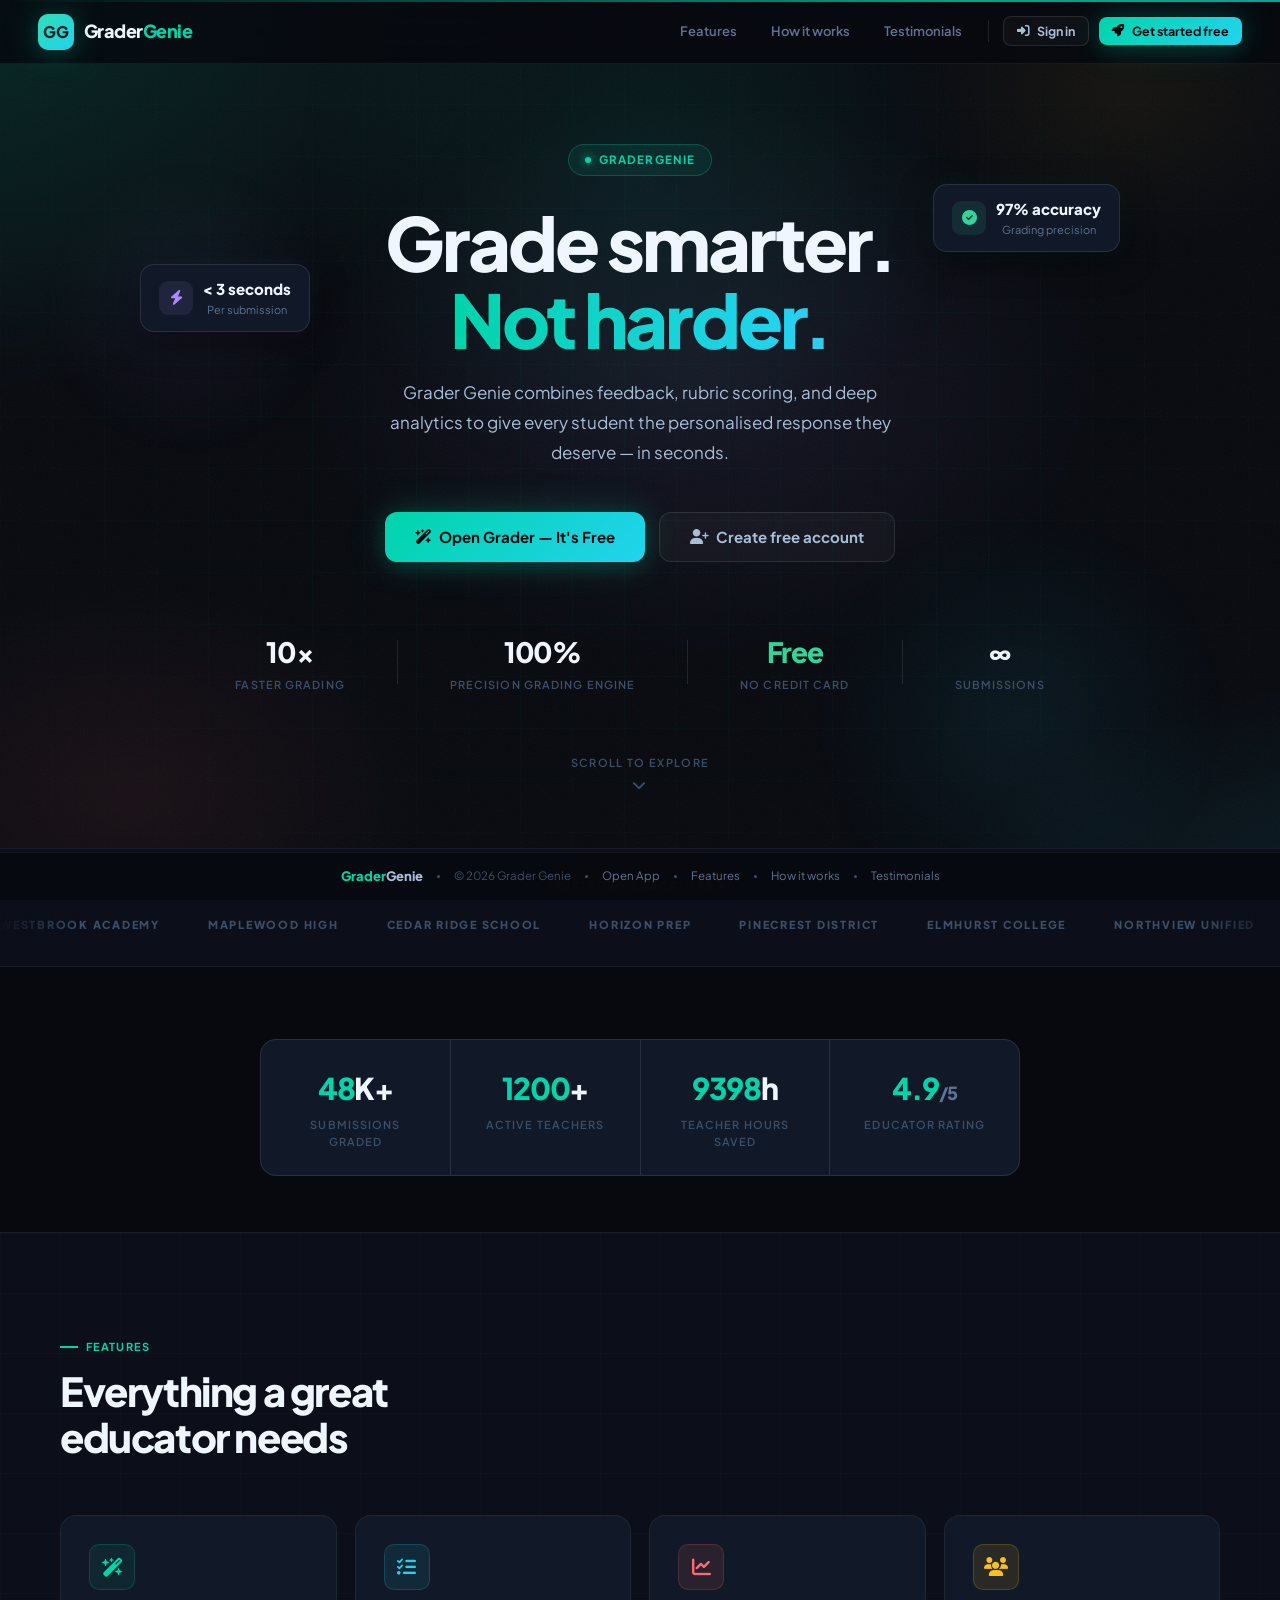
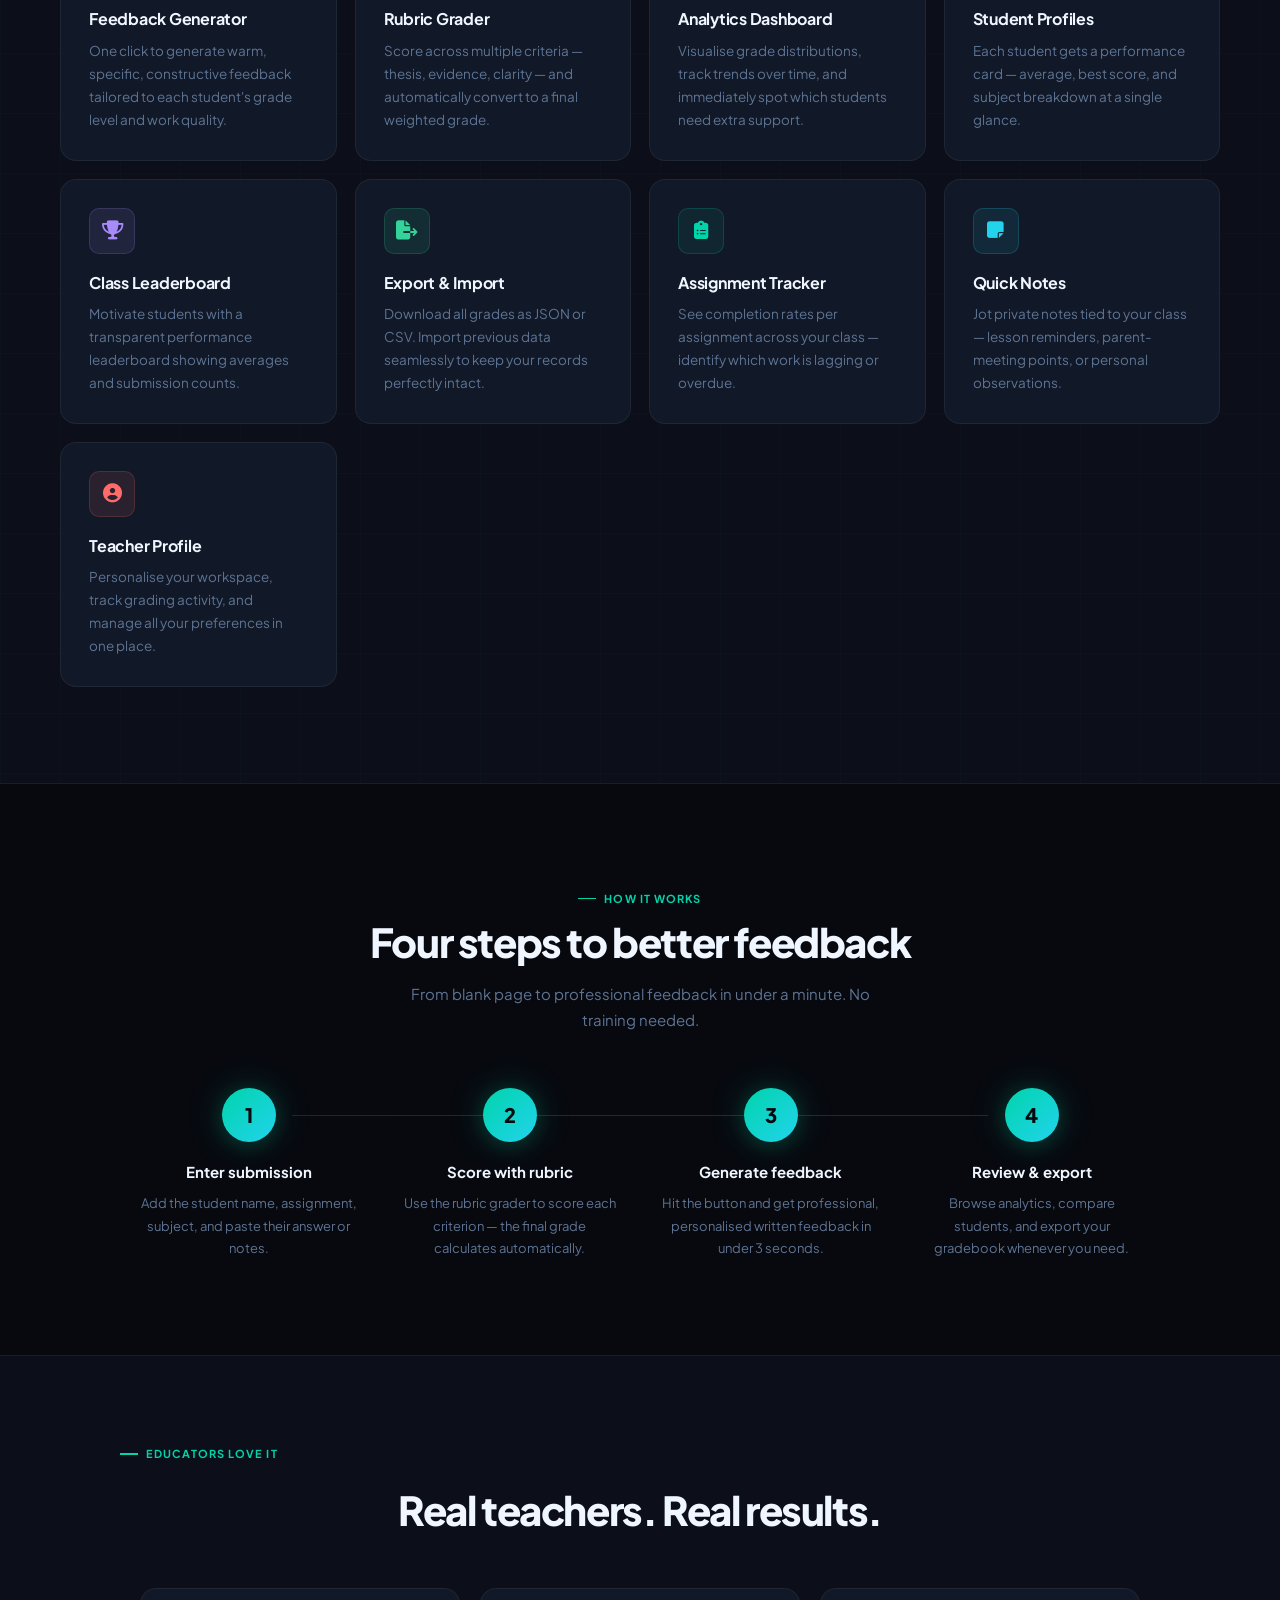
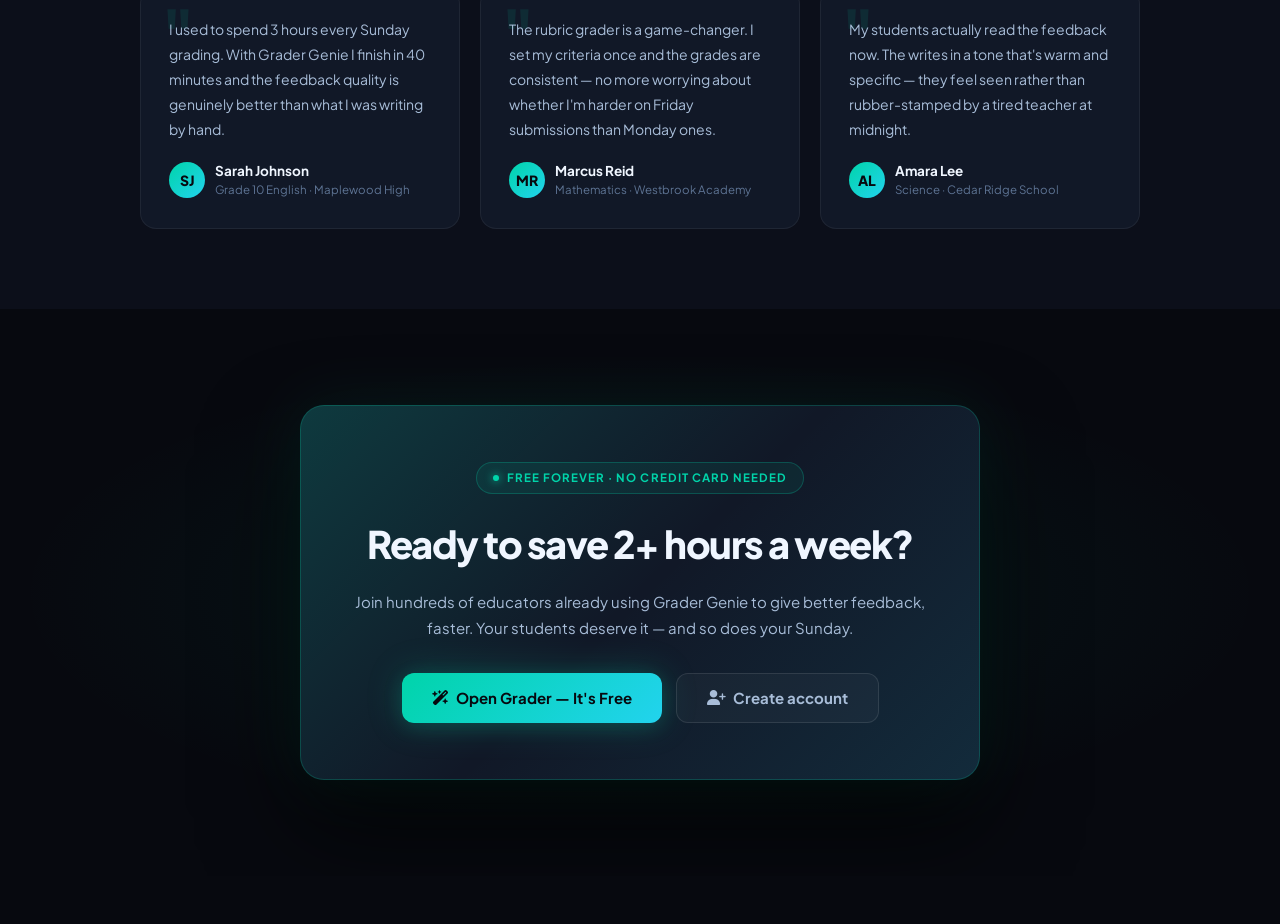
==== commit f2a8bd63: "Change button onclick function and update footer text" ====
--- a/homework-grader.html
+++ b/homework-grader.html
@@ -104,7 +104,7 @@
       <div class="card">
         <div class="chd">
           <span class="ctitle"><i class="fas fa-pen-to-square" style="color:var(--teal)"></i> New Submission</span>
-          <button class="ai-btn" id="ai-btn" onclick="generateAI()">
+          <button class="ai-btn" id="ai-btn" onclick="generate()">
             <span class="ai-ico"><i class="fas fa-wand-magic-sparkles"></i></span>
             <span class="ai-spinner"></span> Generate Feedback
           </button>
@@ -379,9 +379,7 @@
   <footer class="app-footer">
     <div class="afb"><span>Grader</span>Genie</div>
     <div class="afs"></div>
-    <span class="afc">v3.0</span>
-    <div class="afs"></div>
-    <span class="afc">© 2026 Grader Genie · Demo Mode</span>
+    <span class="afc">© 2026 Grader Genie </span>
   </footer>
 </main>
 
